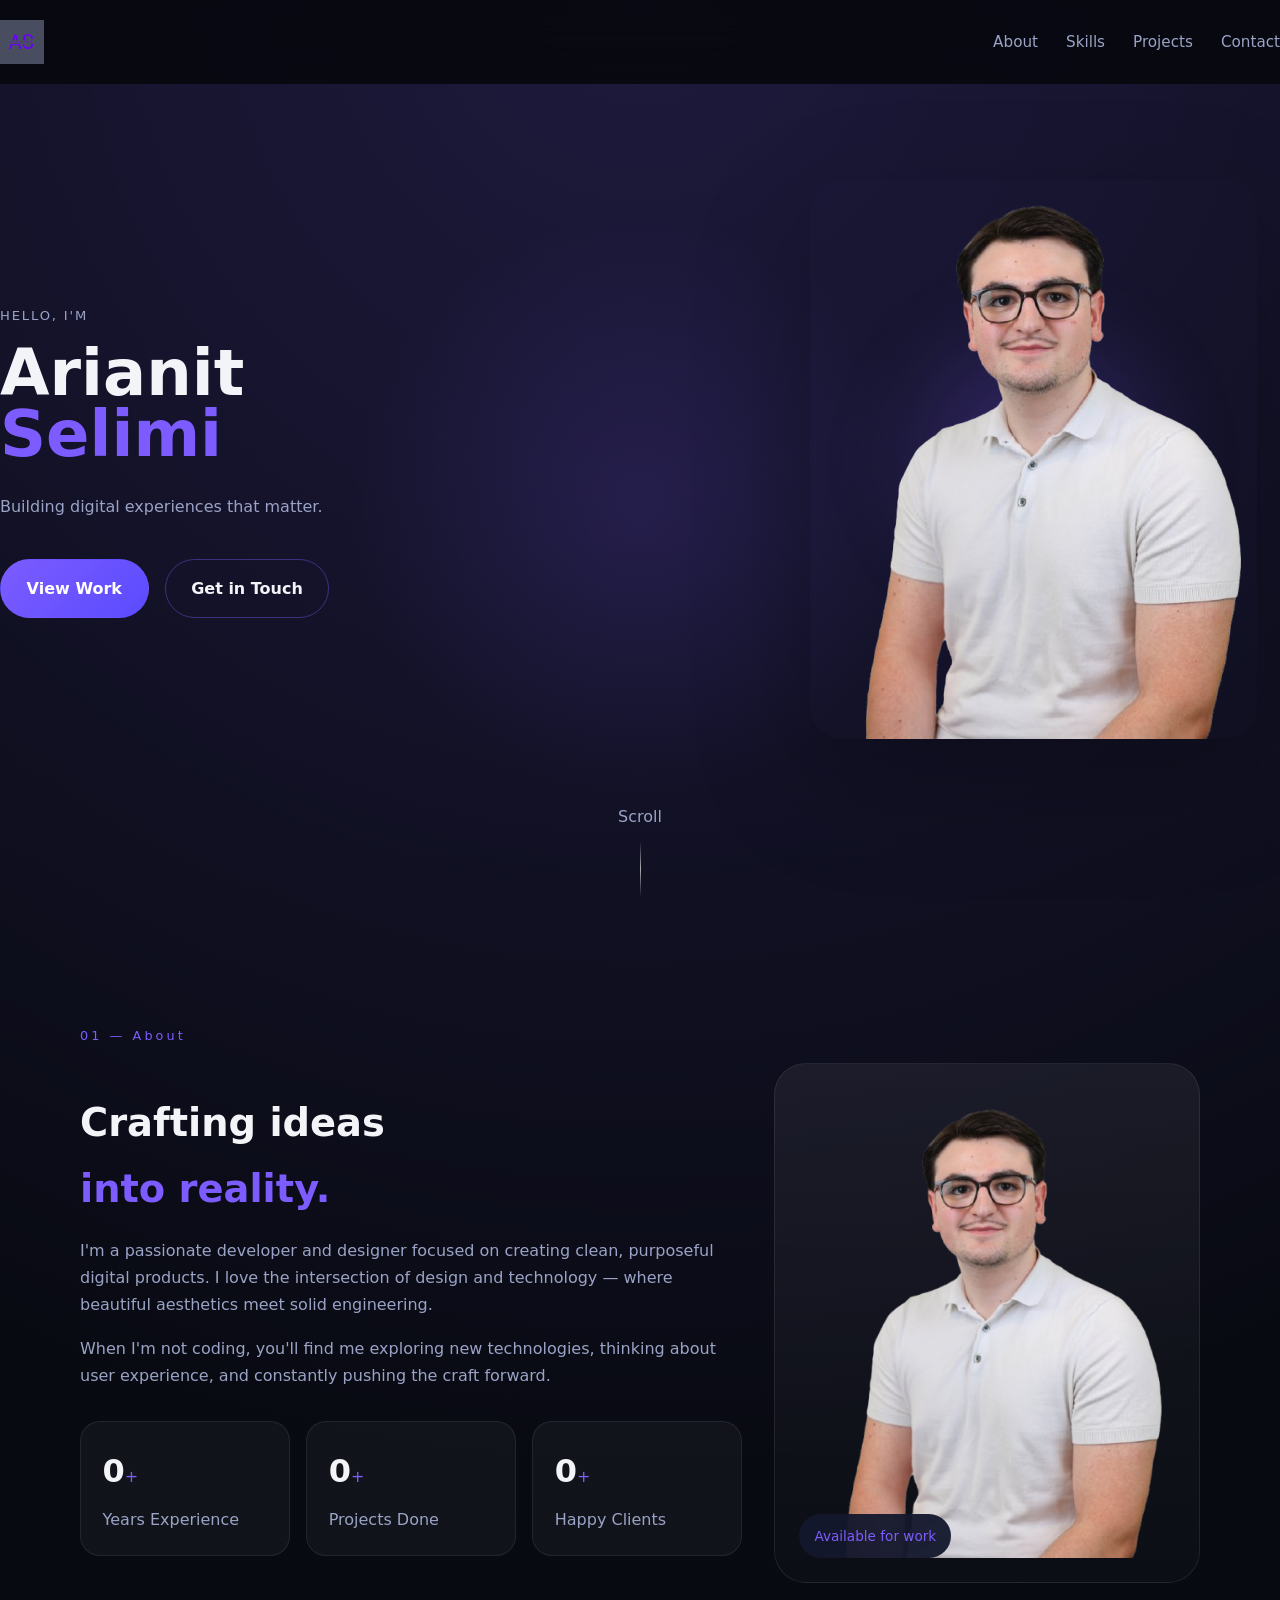
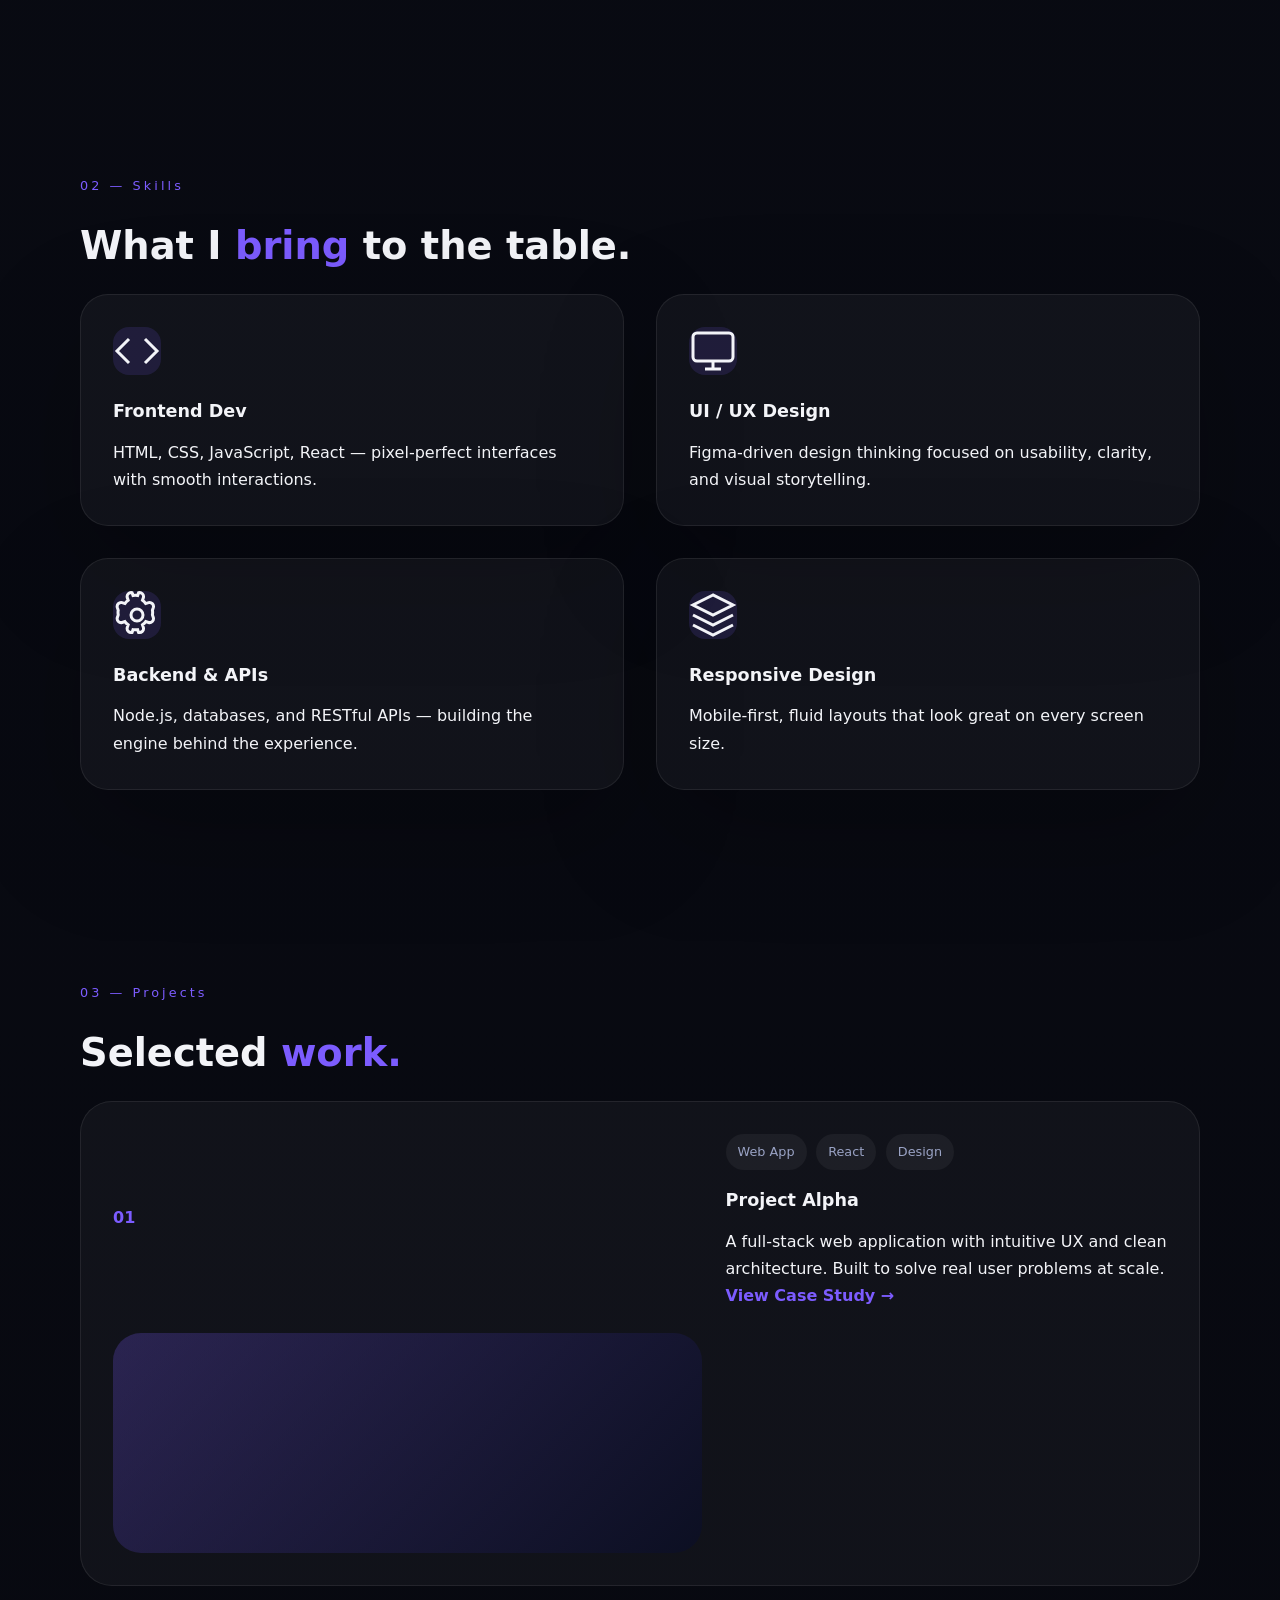
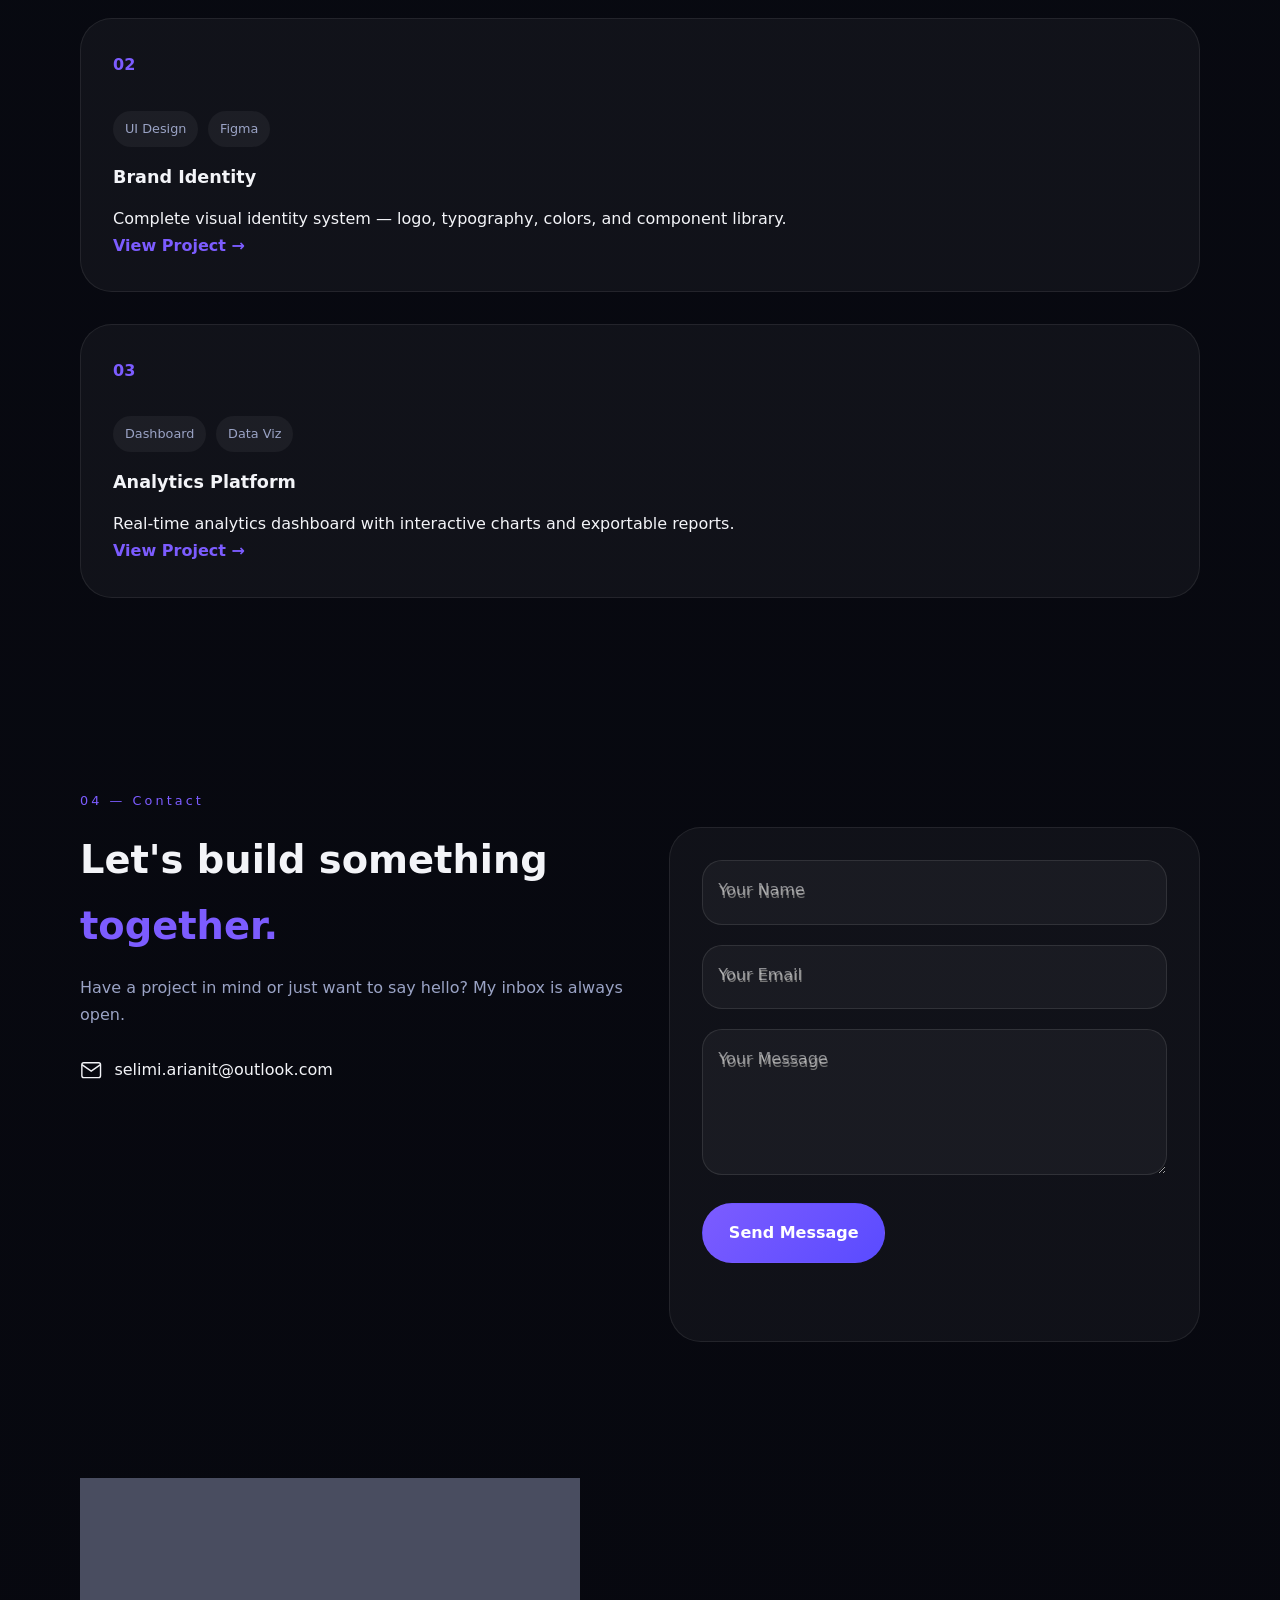
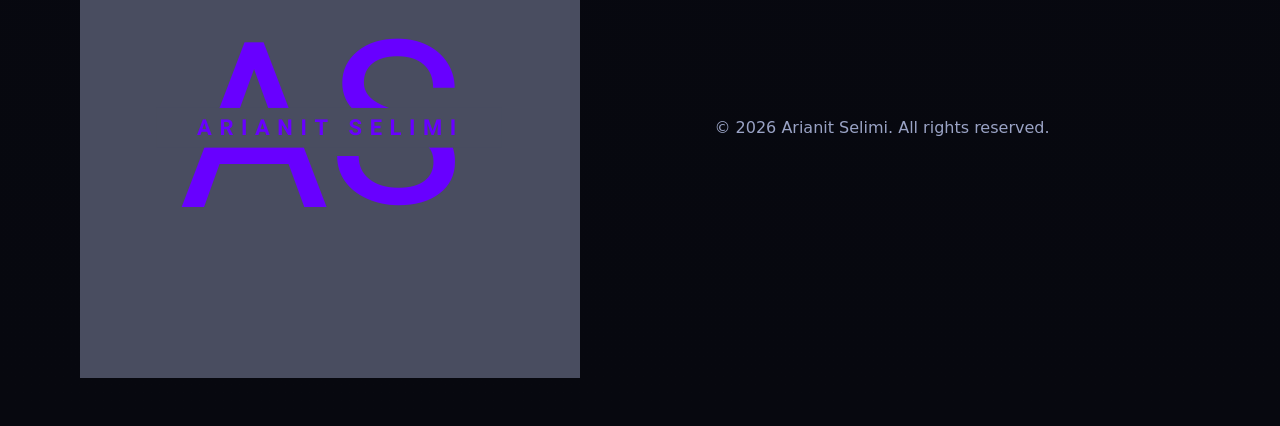
==== index.html @ bcedf486 "First commit" ====
<!DOCTYPE html>
<html lang="en">
<head>
  <meta charset="UTF-8" />
  <meta name="viewport" content="width=device-width, initial-scale=1.0" />
  <title>Arianit Selimi — Portfolio</title>
  <link rel="icon" type="image/png" href="img/logo.png" />
  <link rel="stylesheet" href="style.css" />
</head>
<body>

  <!-- NAV -->
  <nav id="navbar">
    <a href="#hero" class="nav-logo">
      <img src="img/logo.png" alt="AS Logo" />
    </a>
    <ul class="nav-links">
      <li><a href="#about">About</a></li>
      <li><a href="#skills">Skills</a></li>
      <li><a href="#projects">Projects</a></li>
      <li><a href="#contact">Contact</a></li>
    </ul>
    <button class="nav-toggle" aria-label="Toggle menu">
      <span></span><span></span><span></span>
    </button>
  </nav>

  <!-- HERO -->
  <section id="hero">
    <div class="hero-bg-grid"></div>
    <div class="hero-content">
      <div class="hero-text">
        <span class="hero-greeting">Hello, I'm</span>
        <h1>Arianit<br /><span class="accent">Selimi</span></h1>
        <p class="hero-tagline">Building digital experiences that matter.</p>
        <div class="hero-cta">
          <a href="#projects" class="btn btn-primary">View Work</a>
          <a href="#contact" class="btn btn-outline">Get in Touch</a>
        </div>
      </div>
      <div class="hero-image-wrap">
        <div class="hero-image-glow"></div>
        <img src="img/arianit-selimi.png" alt="Arianit Selimi" class="hero-photo" />
      </div>
    </div>
    <div class="scroll-hint">
      <span>Scroll</span>
      <div class="scroll-line"></div>
    </div>
  </section>

  <!-- ABOUT -->
  <section id="about">
    <div class="container">
      <div class="section-label">01 — About</div>
      <div class="about-grid">
        <div class="about-text">
          <h2>Crafting ideas <br /><span class="accent">into reality.</span></h2>
          <p>
            I'm a passionate developer and designer focused on creating clean,
            purposeful digital products. I love the intersection of design and
            technology — where beautiful aesthetics meet solid engineering.
          </p>
          <p>
            When I'm not coding, you'll find me exploring new technologies,
            thinking about user experience, and constantly pushing the craft forward.
          </p>
          <div class="about-stats">
            <div class="stat">
              <span class="stat-number" data-target="3">0</span><span class="accent">+</span>
              <span class="stat-label">Years Experience</span>
            </div>
            <div class="stat">
              <span class="stat-number" data-target="20">0</span><span class="accent">+</span>
              <span class="stat-label">Projects Done</span>
            </div>
            <div class="stat">
              <span class="stat-number" data-target="10">0</span><span class="accent">+</span>
              <span class="stat-label">Happy Clients</span>
            </div>
          </div>
        </div>
        <div class="about-card">
          <div class="about-card-inner">
            <img src="img/arianit-selimi.png" alt="Arianit Selimi" />
            <div class="about-card-tag">Available for work</div>
          </div>
        </div>
      </div>
    </div>
  </section>

  <!-- SKILLS -->
  <section id="skills">
    <div class="container">
      <div class="section-label">02 — Skills</div>
      <h2>What I <span class="accent">bring</span> to the table.</h2>
      <div class="skills-grid">
        <div class="skill-card" data-delay="0">
          <div class="skill-icon">
            <svg viewBox="0 0 24 24" fill="none" stroke="currentColor" stroke-width="1.5"><polyline points="16 18 22 12 16 6"/><polyline points="8 6 2 12 8 18"/></svg>
          </div>
          <h3>Frontend Dev</h3>
          <p>HTML, CSS, JavaScript, React — pixel-perfect interfaces with smooth interactions.</p>
        </div>
        <div class="skill-card" data-delay="100">
          <div class="skill-icon">
            <svg viewBox="0 0 24 24" fill="none" stroke="currentColor" stroke-width="1.5"><rect x="2" y="3" width="20" height="14" rx="2"/><line x1="8" y1="21" x2="16" y2="21"/><line x1="12" y1="17" x2="12" y2="21"/></svg>
          </div>
          <h3>UI / UX Design</h3>
          <p>Figma-driven design thinking focused on usability, clarity, and visual storytelling.</p>
        </div>
        <div class="skill-card" data-delay="200">
          <div class="skill-icon">
            <svg viewBox="0 0 24 24" fill="none" stroke="currentColor" stroke-width="1.5"><circle cx="12" cy="12" r="3"/><path d="M20.19 8.22a2 2 0 0 0-2.41-2.41l-1.4.47a6.5 6.5 0 0 0-1.64-1.64l.47-1.4a2 2 0 0 0-2.41-2.41l-.47 1.4a6.5 6.5 0 0 0-2.32 0L9.53.83a2 2 0 0 0-2.41 2.41l.47 1.4A6.5 6.5 0 0 0 5.95 6.28l-1.4-.47a2 2 0 0 0-2.41 2.41l.47 1.4a6.5 6.5 0 0 0 0 2.32l-.47 1.4a2 2 0 0 0 2.41 2.41l1.4-.47a6.5 6.5 0 0 0 1.64 1.64l-.47 1.4a2 2 0 0 0 2.41 2.41l.47-1.4a6.5 6.5 0 0 0 2.32 0l.47 1.4a2 2 0 0 0 2.41-2.41l-.47-1.4a6.5 6.5 0 0 0 1.64-1.64l1.4.47a2 2 0 0 0 2.41-2.41l-.47-1.4a6.5 6.5 0 0 0 0-2.32z"/></svg>
          </div>
          <h3>Backend & APIs</h3>
          <p>Node.js, databases, and RESTful APIs — building the engine behind the experience.</p>
        </div>
        <div class="skill-card" data-delay="300">
          <div class="skill-icon">
            <svg viewBox="0 0 24 24" fill="none" stroke="currentColor" stroke-width="1.5"><path d="M12 2L2 7l10 5 10-5-10-5z"/><path d="M2 17l10 5 10-5"/><path d="M2 12l10 5 10-5"/></svg>
          </div>
          <h3>Responsive Design</h3>
          <p>Mobile-first, fluid layouts that look great on every screen size.</p>
        </div>
      </div>
    </div>
  </section>

  <!-- PROJECTS -->
  <section id="projects">
    <div class="container">
      <div class="section-label">03 — Projects</div>
      <h2>Selected <span class="accent">work.</span></h2>
      <div class="projects-grid">
        <div class="project-card featured">
          <div class="project-number">01</div>
          <div class="project-info">
            <div class="project-tags">
              <span>Web App</span><span>React</span><span>Design</span>
            </div>
            <h3>Project Alpha</h3>
            <p>A full-stack web application with intuitive UX and clean architecture. Built to solve real user problems at scale.</p>
            <a href="#" class="project-link">View Case Study →</a>
          </div>
          <div class="project-visual">
            <div class="project-mockup"></div>
          </div>
        </div>
        <div class="project-card">
          <div class="project-number">02</div>
          <div class="project-info">
            <div class="project-tags">
              <span>UI Design</span><span>Figma</span>
            </div>
            <h3>Brand Identity</h3>
            <p>Complete visual identity system — logo, typography, colors, and component library.</p>
            <a href="#" class="project-link">View Project →</a>
          </div>
        </div>
        <div class="project-card">
          <div class="project-number">03</div>
          <div class="project-info">
            <div class="project-tags">
              <span>Dashboard</span><span>Data Viz</span>
            </div>
            <h3>Analytics Platform</h3>
            <p>Real-time analytics dashboard with interactive charts and exportable reports.</p>
            <a href="#" class="project-link">View Project →</a>
          </div>
        </div>
      </div>
    </div>
  </section>

  <!-- CONTACT -->
  <section id="contact">
    <div class="container">
      <div class="section-label">04 — Contact</div>
      <div class="contact-wrap">
        <div class="contact-left">
          <h2>Let's build something <span class="accent">together.</span></h2>
          <p>Have a project in mind or just want to say hello? My inbox is always open.</p>
          <div class="contact-links">
            <a href="mailto:selimi.arianit@outlook.com" class="contact-item">
              <svg viewBox="0 0 24 24" fill="none" stroke="currentColor" stroke-width="1.5"><path d="M4 4h16c1.1 0 2 .9 2 2v12c0 1.1-.9 2-2 2H4c-1.1 0-2-.9-2-2V6c0-1.1.9-2 2-2z"/><polyline points="22,6 12,13 2,6"/></svg>
              selimi.arianit@outlook.com
            </a>
          </div>
        </div>
        <form class="contact-form" id="contactForm">
          <div class="form-group">
            <input type="text" id="name" placeholder="Your Name" required />
            <label for="name">Your Name</label>
          </div>
          <div class="form-group">
            <input type="email" id="email" placeholder="Your Email" required />
            <label for="email">Your Email</label>
          </div>
          <div class="form-group">
            <textarea id="message" placeholder="Your Message" rows="4" required></textarea>
            <label for="message">Your Message</label>
          </div>
          <button type="submit" class="btn btn-primary">Send Message</button>
          <p class="form-success" id="formSuccess">Thanks! I'll get back to you soon.</p>
        </form>
      </div>
    </div>
  </section>

  <!-- FOOTER -->
  <footer>
    <div class="container footer-inner">
      <img src="img/logo.png" alt="AS Logo" class="footer-logo" />
      <p class="footer-copy">© 2026 Arianit Selimi. All rights reserved.</p>
      <div class="footer-socials">
        <a href="#" aria-label="GitHub">
          <svg viewBox="0 0 24 24" fill="currentColor"><path d="M12 2C6.48 2 2 6.48 2 12c0 4.42 2.87 8.17 6.84 9.49.5.09.68-.22.68-.48v-1.7c-2.78.6-3.37-1.34-3.37-1.34-.45-1.16-1.11-1.47-1.11-1.47-.91-.62.07-.61.07-.61 1 .07 1.53 1.03 1.53 1.03.89 1.52 2.34 1.08 2.91.83.09-.65.35-1.08.63-1.33-2.22-.25-4.55-1.11-4.55-4.94 0-1.09.39-1.98 1.03-2.68-.1-.25-.45-1.27.1-2.64 0 0 .84-.27 2.75 1.02A9.56 9.56 0 0 1 12 6.8c.85.004 1.7.115 2.5.337 1.9-1.29 2.74-1.02 2.74-1.02.55 1.37.2 2.39.1 2.64.64.7 1.03 1.59 1.03 2.68 0 3.84-2.34 4.69-4.57 4.93.36.31.68.92.68 1.85v2.74c0 .27.18.58.69.48A10.01 10.01 0 0 0 22 12c0-5.52-4.48-10-10-10z"/></svg>
        </a>
        <a href="#" aria-label="LinkedIn">
          <svg viewBox="0 0 24 24" fill="currentColor"><path d="M20.45 20.45h-3.56v-5.57c0-1.33-.03-3.04-1.85-3.04-1.85 0-2.13 1.45-2.13 2.94v5.67H9.35V9h3.41v1.56h.05c.48-.9 1.63-1.85 3.35-1.85 3.58 0 4.24 2.36 4.24 5.43v6.31zM5.34 7.43a2.07 2.07 0 1 1 0-4.14 2.07 2.07 0 0 1 0 4.14zM6.9 20.45H3.56V9H6.9v11.45zM22.23 0H1.77C.79 0 0 .77 0 1.73v20.54C0 23.23.79 24 1.77 24h20.46C23.21 24 24 23.23 24 22.27V1.73C24 .77 23.21 0 22.23 0z"/></svg>
        </a>
      </div>
    </div>
  </footer>

  <script src="script.js"></script>
</body>
</html>
---- style.css ----
:root {
  color-scheme: dark;
  --bg: #07080f;
  --surface: #111520;
  --surface-strong: #171c2b;
  --text: #f3f4f8;
  --muted: #9aa3c5;
  --accent: #7c5cff;
  --accent-soft: rgba(124, 92, 255, 0.16);
  --border: rgba(255, 255, 255, 0.08);
  --shadow: 0 40px 120px rgba(0, 0, 0, 0.24);
  font-family: Inter, ui-sans-serif, system-ui, -apple-system, BlinkMacSystemFont, "Segoe UI", sans-serif;
}

* {
  margin: 0;
  padding: 0;
  box-sizing: border-box;
}

html {
  scroll-behavior: smooth;
}

body {
  min-height: 100vh;
  background: radial-gradient(circle at top, rgba(124, 92, 255, 0.18), transparent 28%),
    linear-gradient(180deg, #090b13 0%, #07080f 100%);
  color: var(--text);
  line-height: 1.7;
}

img {
  max-width: 100%;
  display: block;
}

a {
  color: inherit;
  text-decoration: none;
}

button,
input,
textarea {
  font: inherit;
}

.container {
  width: min(1120px, calc(100% - 2rem));
  margin: 0 auto;
}

nav {
  position: sticky;
  top: 0;
  z-index: 10;
  padding: 1.25rem 0;
  backdrop-filter: blur(18px);
  background: rgba(7, 8, 15, 0.92);
}

#navbar {
  display: flex;
  align-items: center;
  justify-content: space-between;
  gap: 1rem;
}

.nav-logo img {
  height: 44px;
}

.nav-links {
  display: flex;
  gap: 1.75rem;
  list-style: none;
}

.nav-links a {
  color: var(--muted);
  font-size: 0.95rem;
  transition: color 0.25s ease;
}

.nav-links a:hover {
  color: var(--text);
}

.nav-toggle {
  display: none;
  border: none;
  background: transparent;
  cursor: pointer;
  gap: 0.35rem;
  flex-direction: column;
}

.nav-toggle span {
  display: block;
  width: 1.5rem;
  height: 2px;
  background: var(--text);
}

.section-label {
  color: var(--accent);
  letter-spacing: 0.24em;
  font-size: 0.8rem;
  margin-bottom: 1rem;
}

h1,
h2,
h3 {
  font-weight: 700;
}

h1 {
  font-size: clamp(3rem, 5vw, 5rem);
  line-height: 0.95;
}

h2 {
  font-size: clamp(2rem, 3vw, 3rem);
  margin-bottom: 1rem;
}

h3 {
  font-size: 1.1rem;
  margin-bottom: 0.75rem;
}

.accent {
  color: var(--accent);
}

.btn {
  display: inline-flex;
  align-items: center;
  justify-content: center;
  gap: 0.5rem;
  padding: 0.95rem 1.6rem;
  border-radius: 999px;
  border: 1px solid transparent;
  font-weight: 600;
  transition: transform 0.22s ease, background-color 0.22s ease, border-color 0.22s ease;
}

.btn:hover {
  transform: translateY(-1px);
}

.btn-primary {
  background: linear-gradient(135deg, var(--accent), #5a4bff);
  color: #fff;
}

.btn-outline {
  border-color: rgba(124, 92, 255, 0.4);
  color: var(--text);
}

#hero {
  min-height: calc(100vh - 88px);
  padding: 4rem 0 2rem;
  position: relative;
}

.hero-bg-grid {
  position: absolute;
  inset: 0;
  background-image: radial-gradient(circle at center, rgba(124, 92, 255, 0.14), transparent 38%);
  pointer-events: none;
}

.hero-content {
  position: relative;
  display: grid;
  grid-template-columns: 1.2fr 0.8fr;
  gap: 3rem;
  align-items: center;
  padding-top: 2rem;
}

.hero-text {
  max-width: 42rem;
}

.hero-greeting {
  display: inline-block;
  margin-bottom: 1rem;
  color: var(--muted);
  letter-spacing: 0.14em;
  text-transform: uppercase;
  font-size: 0.82rem;
}

.hero-tagline {
  margin: 1.8rem 0 2.4rem;
  max-width: 42rem;
  color: var(--muted);
}

.hero-cta {
  display: flex;
  flex-wrap: wrap;
  gap: 1rem;
}

.hero-image-wrap {
  position: relative;
  display: flex;
  justify-content: center;
}

.hero-image-glow {
  position: absolute;
  inset: 0;
  margin: auto;
  width: 100%;
  height: 100%;
  border-radius: 2rem;
  background: radial-gradient(circle, rgba(124, 92, 255, 0.32), transparent 45%);
  filter: blur(30px);
}

.hero-photo {
  position: relative;
  border-radius: 2rem;
  max-width: 100%;
  box-shadow: var(--shadow);
}

.scroll-hint {
  margin-top: 4rem;
  display: flex;
  flex-direction: column;
  align-items: center;
  gap: 0.7rem;
  color: var(--muted);
}

.scroll-line {
  width: 1px;
  height: 3.5rem;
  background: linear-gradient(180deg, rgba(255,255,255,0), rgba(255,255,255,0.65), rgba(255,255,255,0));
}

section {
  padding: 6rem 0;
}

.about-grid,
.skills-grid,
.projects-grid,
.contact-wrap {
  display: grid;
  gap: 2rem;
}

.about-grid {
  grid-template-columns: 1.4fr 0.9fr;
  align-items: center;
}

.about-text p {
  margin-bottom: 1rem;
  color: var(--muted);
}

.about-stats {
  display: grid;
  grid-template-columns: repeat(3, minmax(0, 1fr));
  gap: 1rem;
  margin-top: 2rem;
}

.stat {
  background: rgba(255,255,255,0.04);
  border: 1px solid var(--border);
  border-radius: 1.25rem;
  padding: 1.35rem;
}

.stat-number {
  font-size: 2rem;
  font-weight: 700;
}

.stat-label {
  display: block;
  margin-top: 0.5rem;
  color: var(--muted);
}

.about-card {
  display: flex;
  justify-content: center;
}

.about-card-inner {
  position: relative;
  background: linear-gradient(180deg, rgba(255,255,255,0.06), rgba(255,255,255,0.02));
  border: 1px solid rgba(255,255,255,0.08);
  border-radius: 2rem;
  padding: 1.5rem;
  max-width: 100%;
}

.about-card img {
  border-radius: 1.5rem;
}

.about-card-tag {
  position: absolute;
  left: 1.5rem;
  bottom: 1.5rem;
  background: rgba(20,24,45,0.95);
  color: var(--accent);
  padding: 0.65rem 0.95rem;
  border-radius: 999px;
  font-size: 0.85rem;
}

.skills-grid {
  grid-template-columns: repeat(2, minmax(0, 1fr));
}

.skill-card {
  background: rgba(255,255,255,0.04);
  border: 1px solid rgba(255,255,255,0.08);
  border-radius: 28px;
  padding: 2rem;
  box-shadow: var(--shadow);
}

.skill-icon {
  width: 3rem;
  height: 3rem;
  display: grid;
  place-items: center;
  border-radius: 1rem;
  background: rgba(124, 92, 255, 0.14);
  margin-bottom: 1.35rem;
}

.project-card {
  background: rgba(255,255,255,0.04);
  border: 1px solid rgba(255,255,255,0.08);
  border-radius: 2rem;
  padding: 2rem;
  display: grid;
  gap: 1.5rem;
}

.project-card.featured {
  grid-template-columns: 1.2fr 0.9fr;
  align-items: center;
}

.project-number {
  color: var(--accent);
  font-weight: 700;
  margin-bottom: 0.5rem;
}

.project-tags {
  display: flex;
  flex-wrap: wrap;
  gap: 0.6rem;
  margin-bottom: 1rem;
}

.project-tags span {
  color: var(--muted);
  font-size: 0.8rem;
  background: rgba(255,255,255,0.05);
  padding: 0.45rem 0.75rem;
  border-radius: 999px;
}

.project-link {
  color: var(--accent);
  font-weight: 600;
}

.project-mockup {
  min-height: 220px;
  border-radius: 1.75rem;
  background: linear-gradient(135deg, rgba(124,92,255,0.24), rgba(12,15,35,0.95));
}

.contact-wrap {
  grid-template-columns: 1.05fr 1fr;
  align-items: start;
}

.contact-left p {
  color: var(--muted);
  max-width: 38rem;
}

.contact-item {
  display: inline-flex;
  align-items: center;
  gap: 0.75rem;
  margin-top: 1.75rem;
  color: var(--text);
}

.contact-item svg {
  width: 1.4rem;
  height: 1.4rem;
}

.contact-form {
  display: grid;
  gap: 1.25rem;
  background: rgba(255,255,255,0.04);
  border: 1px solid rgba(255,255,255,0.08);
  border-radius: 2rem;
  padding: 2rem;
}

.form-group {
  position: relative;
}

.contact-form input,
.contact-form textarea {
  width: 100%;
  padding: 1.1rem 1rem;
  border-radius: 1.25rem;
  border: 1px solid rgba(255,255,255,0.10);
  background: rgba(255,255,255,0.04);
  color: var(--text);
}

.contact-form label {
  position: absolute;
  top: 1rem;
  left: 1rem;
  color: rgba(255,255,255,0.5);
  pointer-events: none;
  transition: transform 0.2s ease, opacity 0.2s ease;
}

.contact-form input:focus + label,
.contact-form textarea:focus + label,
.contact-form input:not(:placeholder-shown) + label,
.contact-form textarea:not(:placeholder-shown) + label {
  transform: translateY(-1.3rem);
  opacity: 0.8;
  font-size: 0.85rem;
}

button[type="submit"] {
  width: fit-content;
}

.form-success {
  color: var(--accent);
  opacity: 0;
  transition: opacity 0.25s ease;
  font-size: 0.95rem;
}

footer {
  padding: 2.5rem 0 3rem;
}

.footer-inner {
  display: flex;
  align-items: center;
  justify-content: space-between;
  gap: 1rem;
}

.footer-copy {
  color: var(--muted);
}

.footer-socials {
  display: flex;
  gap: 1rem;
}

.footer-socials a {
  color: var(--text);
}

@media (max-width: 900px) {
  .hero-content,
  .about-grid,
  .contact-wrap,
  .project-card.featured {
    grid-template-columns: 1fr;
  }

  .nav-links {
    display: none;
  }

  .nav-toggle {
    display: flex;
  }
}

@media (max-width: 680px) {
  section {
    padding: 4rem 0;
  }

  .skills-grid,
  .about-stats,
  .footer-inner {
    grid-template-columns: 1fr;
  }

  .hero-cta {
    flex-direction: column;
  }
}
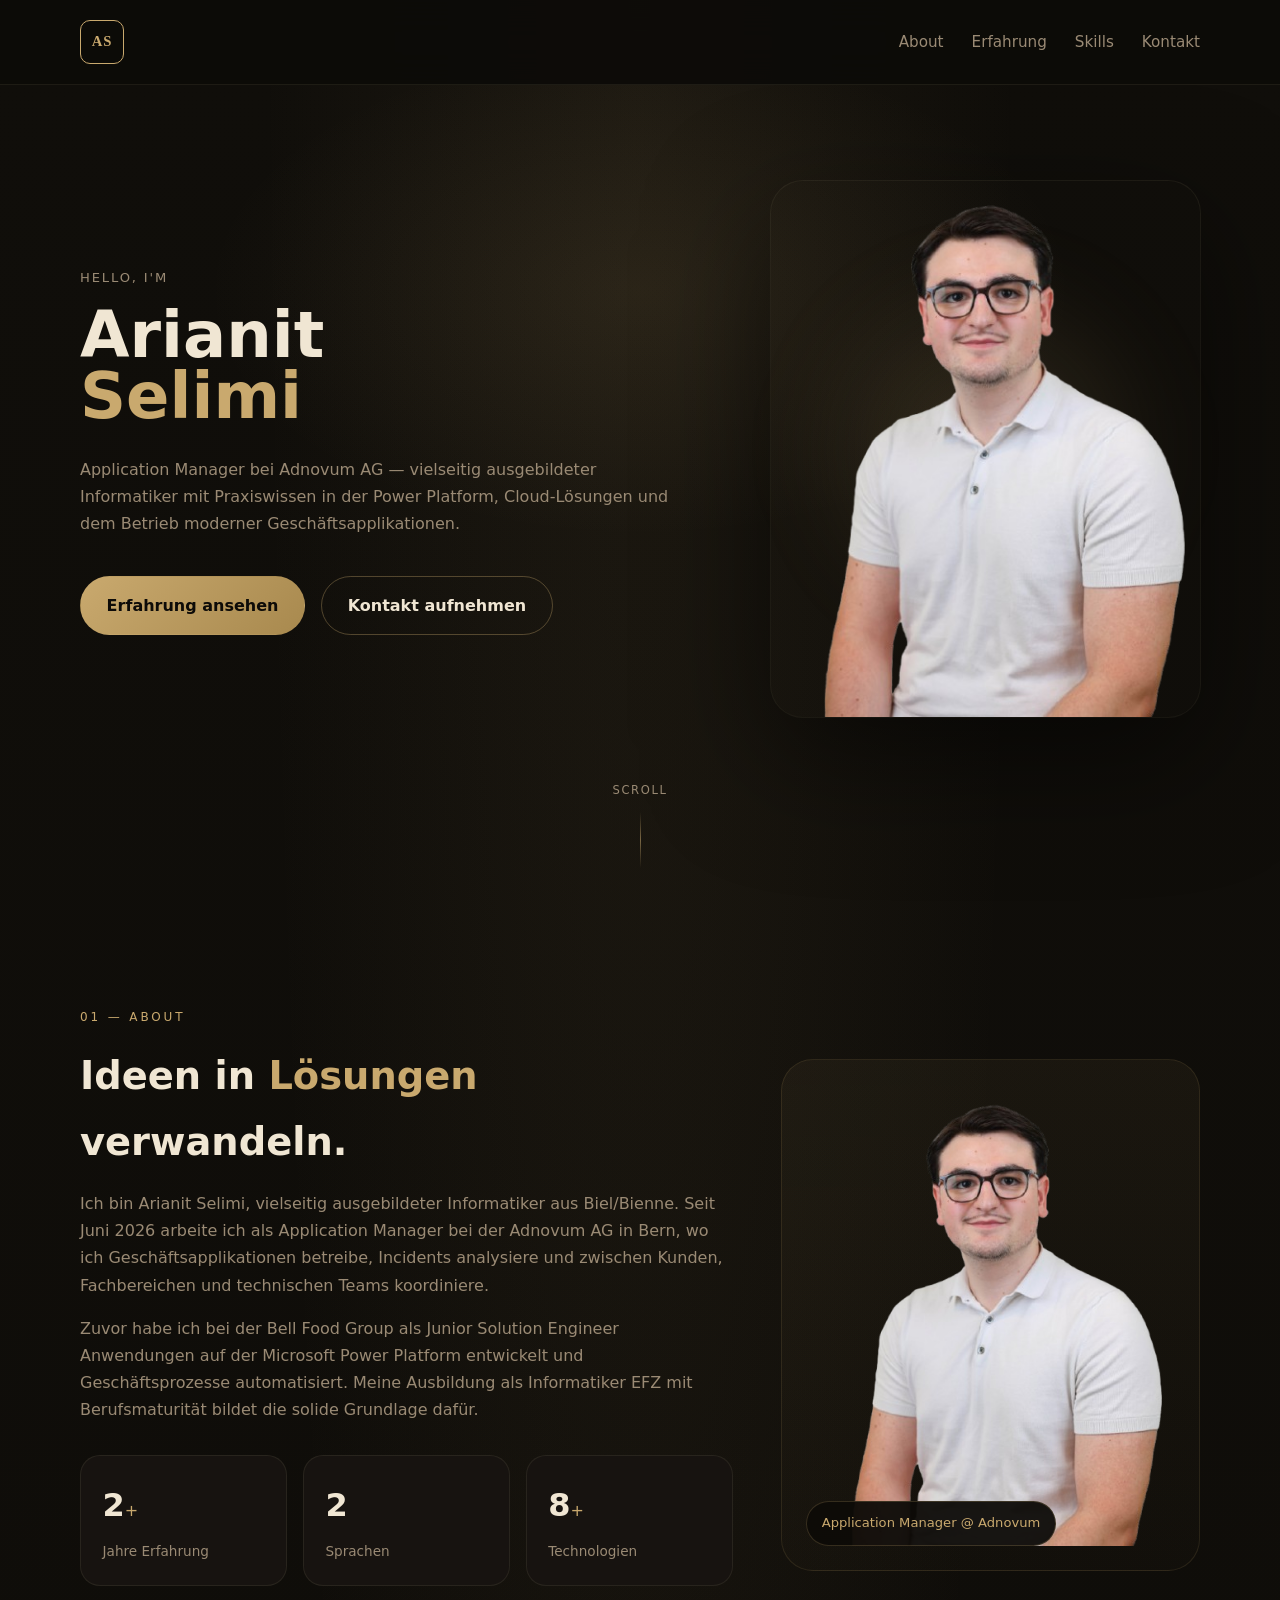
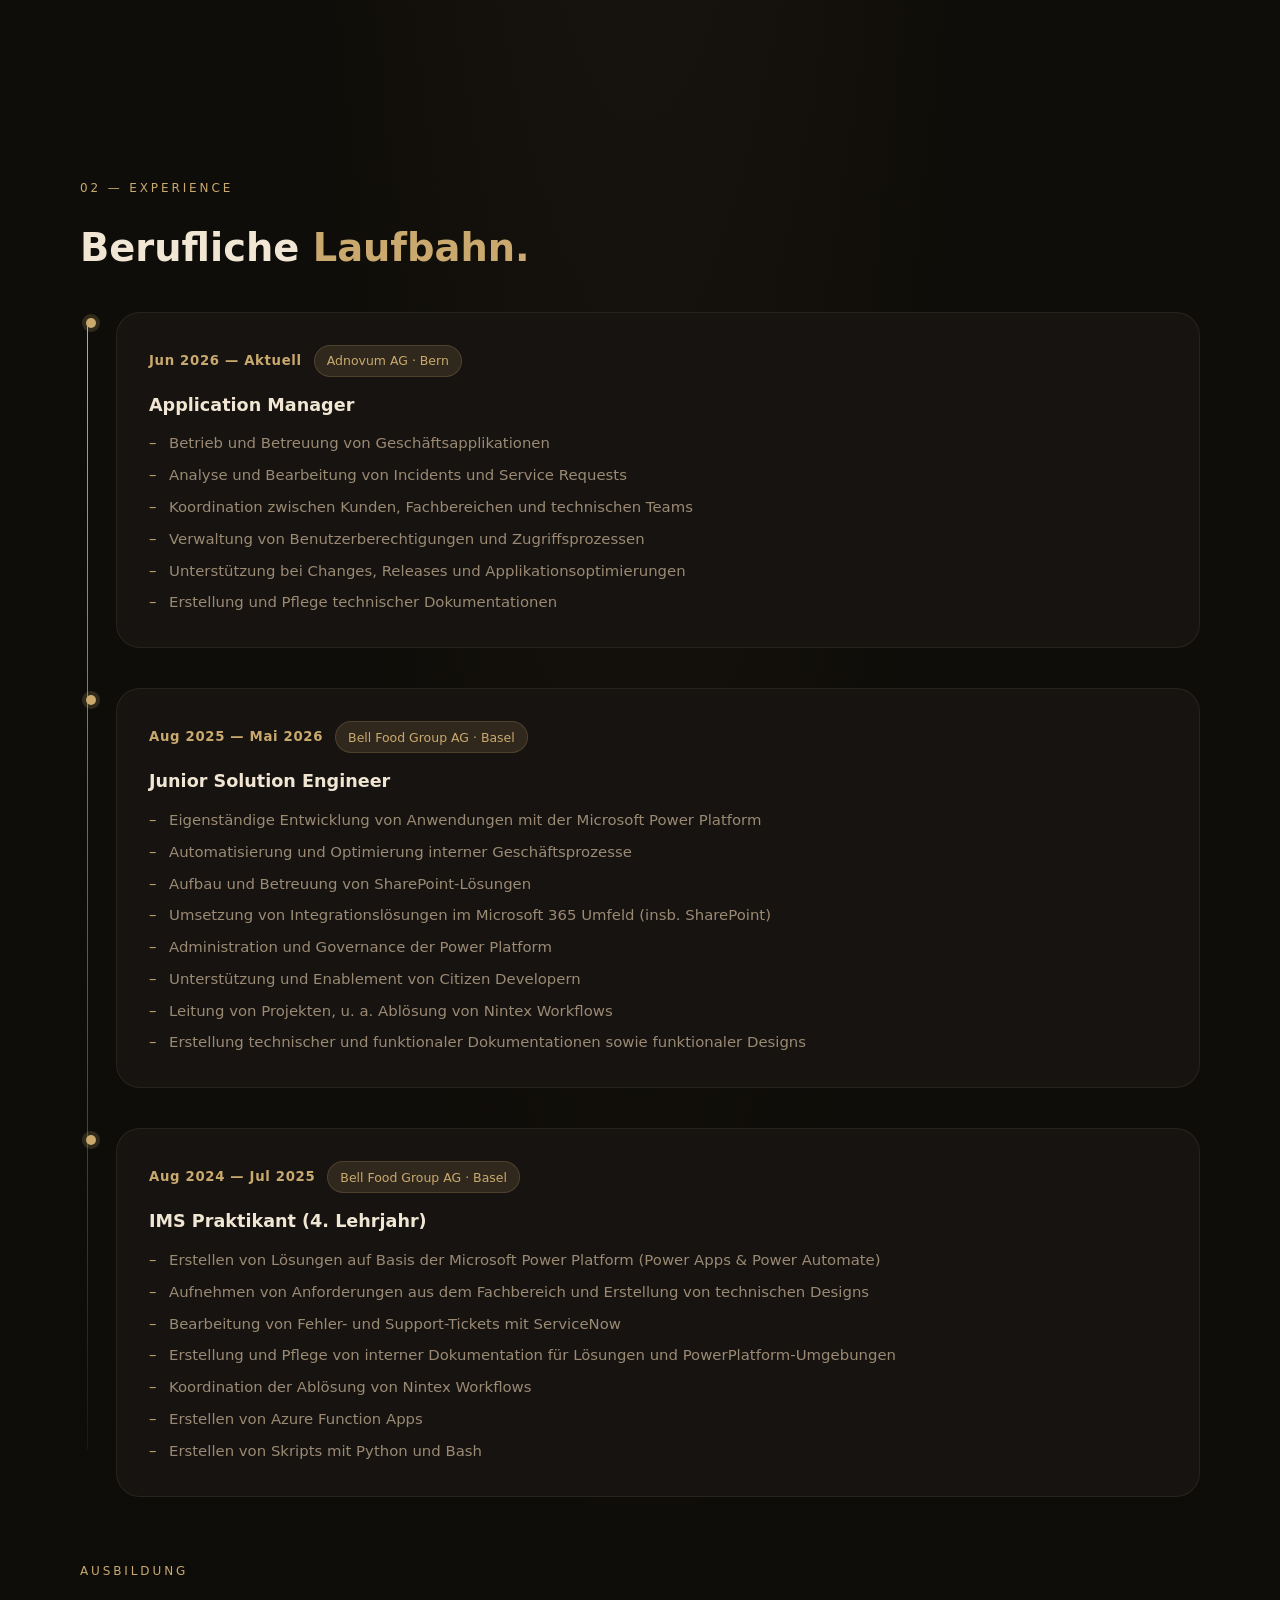
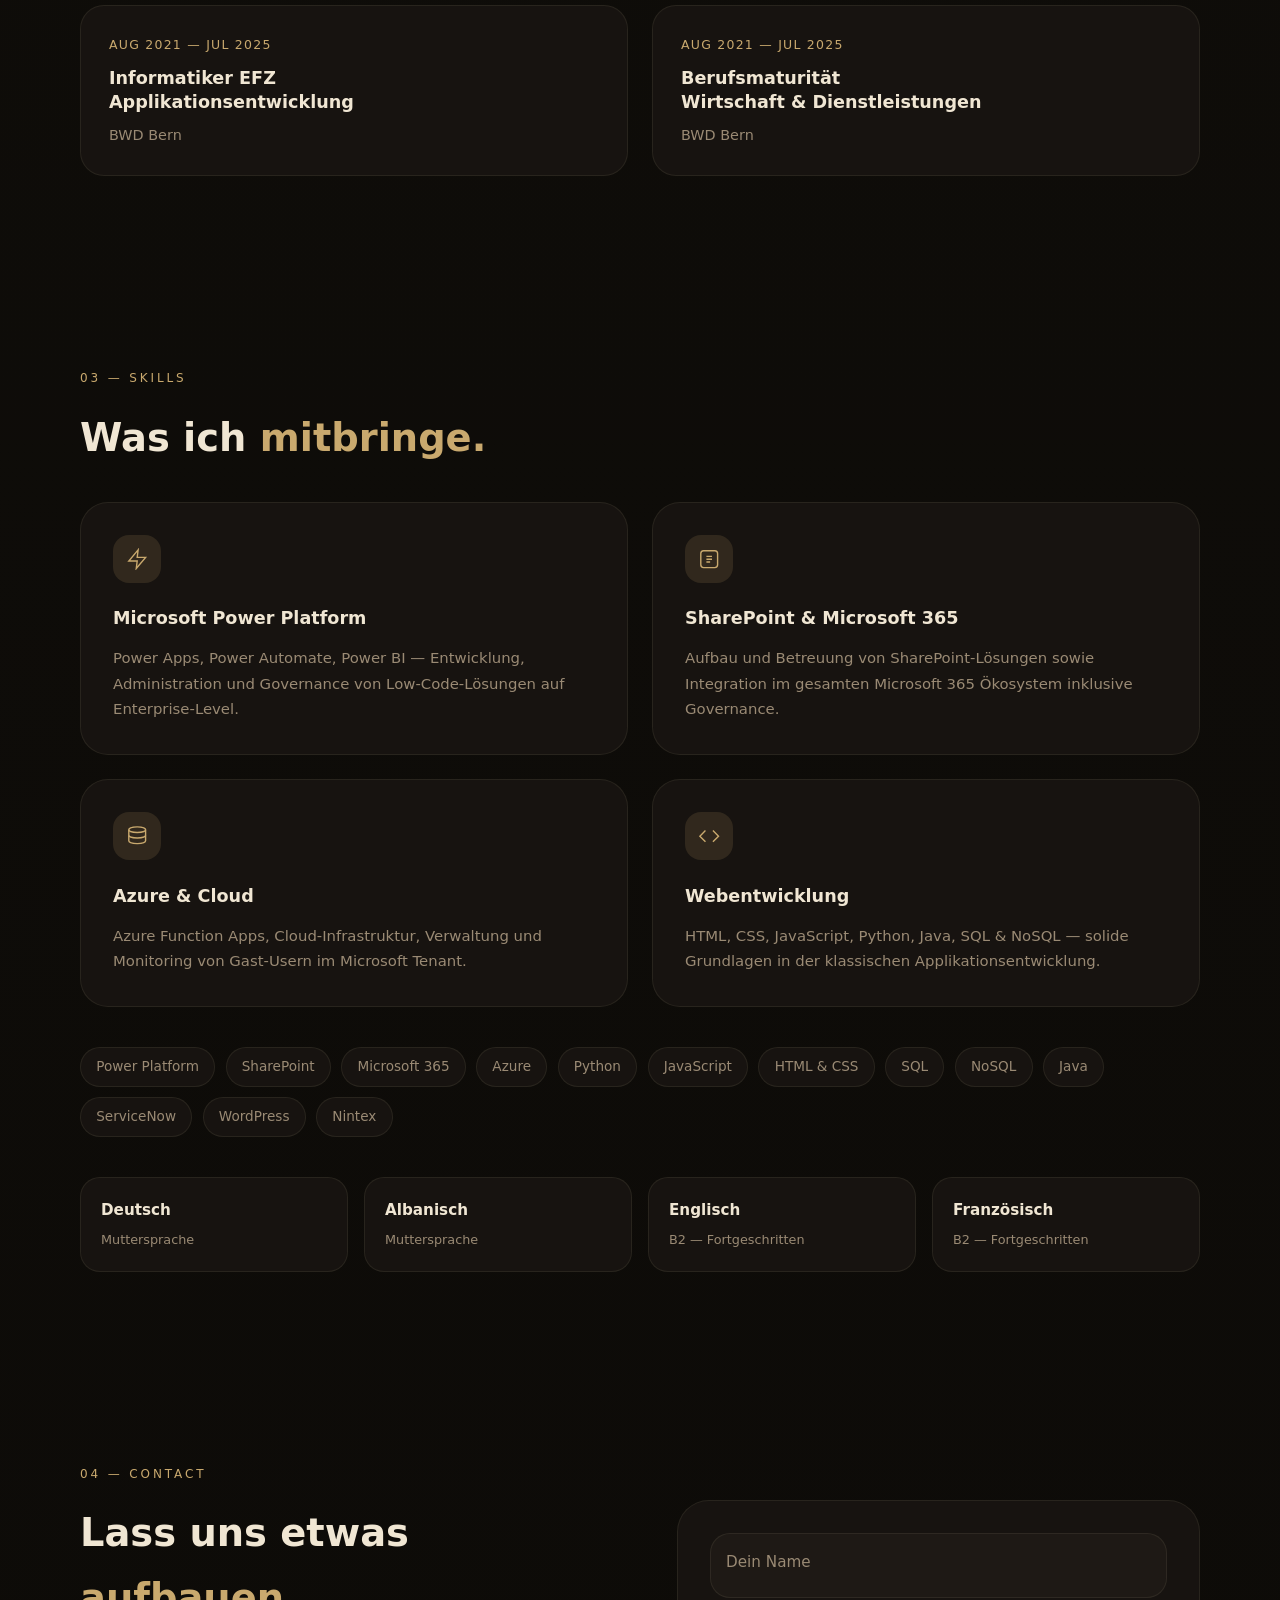
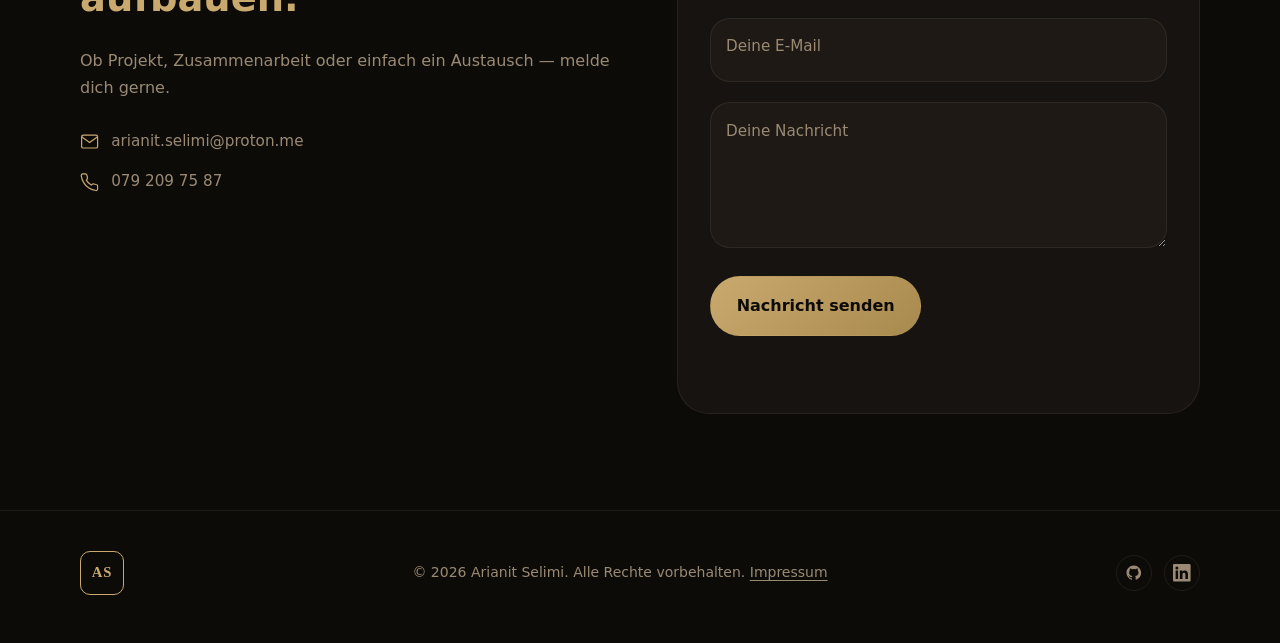
==== commit 93ae246d: "changes first Site edition" ====
--- a/index.html
+++ b/index.html
@@ -1,41 +1,44 @@
 <!DOCTYPE html>
-<html lang="en">
+<html lang="de">
 <head>
   <meta charset="UTF-8" />
   <meta name="viewport" content="width=device-width, initial-scale=1.0" />
   <title>Arianit Selimi — Portfolio</title>
-  <link rel="icon" type="image/png" href="img/logo.png" />
   <link rel="stylesheet" href="style.css" />
 </head>
 <body>
 
   <!-- NAV -->
-  <nav id="navbar">
-    <a href="#hero" class="nav-logo">
-      <img src="img/logo.png" alt="AS Logo" />
-    </a>
-    <ul class="nav-links">
-      <li><a href="#about">About</a></li>
-      <li><a href="#skills">Skills</a></li>
-      <li><a href="#projects">Projects</a></li>
-      <li><a href="#contact">Contact</a></li>
-    </ul>
-    <button class="nav-toggle" aria-label="Toggle menu">
-      <span></span><span></span><span></span>
-    </button>
+  <nav>
+    <div id="navbar">
+      <a href="#hero" class="nav-logo">
+        <div class="logo-mark">AS</div>
+      </a>
+      <ul class="nav-links">
+        <li><a href="#about">About</a></li>
+        <li><a href="#experience">Erfahrung</a></li>
+        <li><a href="#skills">Skills</a></li>
+        <li><a href="#contact">Kontakt</a></li>
+      </ul>
+      <button class="nav-toggle" aria-label="Toggle menu">
+        <span></span><span></span><span></span>
+      </button>
+    </div>
   </nav>
 
   <!-- HERO -->
   <section id="hero">
-    <div class="hero-bg-grid"></div>
-    <div class="hero-content">
+    <div class="hero-bg-glow"></div>
+    <div class="hero-content container">
       <div class="hero-text">
         <span class="hero-greeting">Hello, I'm</span>
         <h1>Arianit<br /><span class="accent">Selimi</span></h1>
-        <p class="hero-tagline">Building digital experiences that matter.</p>
+        <p class="hero-tagline">
+          Application Manager bei Adnovum AG — vielseitig ausgebildeter Informatiker mit Praxiswissen in der Power Platform, Cloud-Lösungen und dem Betrieb moderner Geschäftsapplikationen.
+        </p>
         <div class="hero-cta">
-          <a href="#projects" class="btn btn-primary">View Work</a>
-          <a href="#contact" class="btn btn-outline">Get in Touch</a>
+          <a href="#experience" class="btn btn-primary">Erfahrung ansehen</a>
+          <a href="#contact" class="btn btn-outline">Kontakt aufnehmen</a>
         </div>
       </div>
       <div class="hero-image-wrap">
@@ -43,7 +46,7 @@
         <img src="img/arianit-selimi.png" alt="Arianit Selimi" class="hero-photo" />
       </div>
     </div>
-    <div class="scroll-hint">
+    <div class="scroll-hint container">
       <span>Scroll</span>
       <div class="scroll-line"></div>
     </div>
@@ -55,36 +58,119 @@
       <div class="section-label">01 — About</div>
       <div class="about-grid">
         <div class="about-text">
-          <h2>Crafting ideas <br /><span class="accent">into reality.</span></h2>
+          <h2>Ideen in <span class="accent">Lösungen</span> verwandeln.</h2>
           <p>
-            I'm a passionate developer and designer focused on creating clean,
-            purposeful digital products. I love the intersection of design and
-            technology — where beautiful aesthetics meet solid engineering.
+            Ich bin Arianit Selimi, vielseitig ausgebildeter Informatiker aus Biel/Bienne. Seit Juni 2026 arbeite ich als Application Manager bei der Adnovum AG in Bern, wo ich Geschäftsapplikationen betreibe, Incidents analysiere und zwischen Kunden, Fachbereichen und technischen Teams koordiniere.
           </p>
           <p>
-            When I'm not coding, you'll find me exploring new technologies,
-            thinking about user experience, and constantly pushing the craft forward.
+            Zuvor habe ich bei der Bell Food Group als Junior Solution Engineer Anwendungen auf der Microsoft Power Platform entwickelt und Geschäftsprozesse automatisiert. Meine Ausbildung als Informatiker EFZ mit Berufsmaturität bildet die solide Grundlage dafür.
           </p>
           <div class="about-stats">
             <div class="stat">
               <span class="stat-number" data-target="3">0</span><span class="accent">+</span>
-              <span class="stat-label">Years Experience</span>
+              <span class="stat-label">Jahre Erfahrung</span>
             </div>
             <div class="stat">
-              <span class="stat-number" data-target="20">0</span><span class="accent">+</span>
-              <span class="stat-label">Projects Done</span>
+              <span class="stat-number" data-target="4">0</span>
+              <span class="stat-label">Sprachen</span>
             </div>
             <div class="stat">
-              <span class="stat-number" data-target="10">0</span><span class="accent">+</span>
-              <span class="stat-label">Happy Clients</span>
+              <span class="stat-number" data-target="12">0</span><span class="accent">+</span>
+              <span class="stat-label">Technologien</span>
             </div>
           </div>
         </div>
         <div class="about-card">
           <div class="about-card-inner">
             <img src="img/arianit-selimi.png" alt="Arianit Selimi" />
-            <div class="about-card-tag">Available for work</div>
-          </div>
+            <div class="about-card-tag">Application Manager @ Adnovum</div>
+          </div>
+        </div>
+      </div>
+    </div>
+  </section>
+
+  <!-- EXPERIENCE -->
+  <section id="experience">
+    <div class="container">
+      <div class="section-label">02 — Experience</div>
+      <h2>Berufliche <span class="accent">Laufbahn.</span></h2>
+
+      <div class="timeline">
+
+        <div class="timeline-item">
+          <div class="timeline-dot"></div>
+          <div class="timeline-card">
+            <div class="timeline-meta">
+              <span class="timeline-period">Jun 2026 — Aktuell</span>
+              <span class="timeline-badge">Adnovum AG · Bern</span>
+            </div>
+            <h3>Application Manager</h3>
+            <ul class="timeline-list">
+              <li>Betrieb und Betreuung von Geschäftsapplikationen</li>
+              <li>Analyse und Bearbeitung von Incidents und Service Requests</li>
+              <li>Koordination zwischen Kunden, Fachbereichen und technischen Teams</li>
+              <li>Verwaltung von Benutzerberechtigungen und Zugriffsprozessen</li>
+              <li>Unterstützung bei Changes, Releases und Applikationsoptimierungen</li>
+              <li>Erstellung und Pflege technischer Dokumentationen</li>
+            </ul>
+          </div>
+        </div>
+
+        <div class="timeline-item">
+          <div class="timeline-dot"></div>
+          <div class="timeline-card">
+            <div class="timeline-meta">
+              <span class="timeline-period">Aug 2025 — Mai 2026</span>
+              <span class="timeline-badge">Bell Food Group AG · Basel</span>
+            </div>
+            <h3>Junior Solution Engineer</h3>
+            <ul class="timeline-list">
+              <li>Eigenständige Entwicklung von Anwendungen mit der Microsoft Power Platform</li>
+              <li>Automatisierung und Optimierung interner Geschäftsprozesse</li>
+              <li>Aufbau und Betreuung von SharePoint-Lösungen</li>
+              <li>Umsetzung von Integrationslösungen im Microsoft 365 Umfeld (insb. SharePoint)</li>
+              <li>Administration und Governance der Power Platform</li>
+              <li>Unterstützung und Enablement von Citizen Developern</li>
+              <li>Leitung von Projekten, u. a. Ablösung von Nintex Workflows</li>
+              <li>Erstellung technischer und funktionaler Dokumentationen sowie funktionaler Designs</li>
+            </ul>
+          </div>
+        </div>
+
+        <div class="timeline-item">
+          <div class="timeline-dot"></div>
+          <div class="timeline-card">
+            <div class="timeline-meta">
+              <span class="timeline-period">Aug 2024 — Jul 2025</span>
+              <span class="timeline-badge">Bell Food Group AG · Basel</span>
+            </div>
+            <h3>IMS Praktikant (4. Lehrjahr)</h3>
+            <ul class="timeline-list">
+              <li>Erstellen von Lösungen auf Basis der Microsoft Power Platform (Power Apps & Power Automate)</li>
+              <li>Aufnehmen von Anforderungen aus dem Fachbereich und Erstellung von technischen Designs</li>
+              <li>Bearbeitung von Fehler- und Support-Tickets mit ServiceNow</li>
+              <li>Erstellung und Pflege von interner Dokumentation für Lösungen und PowerPlatform-Umgebungen</li>
+              <li>Koordination der Ablösung von Nintex Workflows</li>
+              <li>Erstellen von Azure Function Apps</li>
+              <li>Erstellen von Skripts mit Python und Bash</li>
+            </ul>
+          </div>
+        </div>
+
+      </div>
+
+      <div class="section-label edu-label">Ausbildung</div>
+      <div class="edu-grid">
+        <div class="edu-card">
+          <div class="edu-period">Aug 2021 — Jul 2025</div>
+          <h3>Informatiker EFZ<br />Applikationsentwicklung</h3>
+          <p>BWD Bern</p>
+        </div>
+        <div class="edu-card">
+          <div class="edu-period">Aug 2021 — Jul 2025</div>
+          <h3>Berufsmaturität<br />Wirtschaft & Dienstleistungen</h3>
+          <p>BWD Bern</p>
         </div>
       </div>
     </div>
@@ -93,82 +179,72 @@
   <!-- SKILLS -->
   <section id="skills">
     <div class="container">
-      <div class="section-label">02 — Skills</div>
-      <h2>What I <span class="accent">bring</span> to the table.</h2>
+      <div class="section-label">03 — Skills</div>
+      <h2>Was ich <span class="accent">mitbringe.</span></h2>
+
       <div class="skills-grid">
-        <div class="skill-card" data-delay="0">
+        <div class="skill-card">
+          <div class="skill-icon">
+            <svg viewBox="0 0 24 24" fill="none" stroke="currentColor" stroke-width="1.5"><path d="M13 2L3 14h9l-1 8 10-12h-9l1-8z"/></svg>
+          </div>
+          <h3>Microsoft Power Platform</h3>
+          <p>Power Apps, Power Automate, Power BI — Entwicklung, Administration und Governance von Low-Code-Lösungen auf Enterprise-Level.</p>
+        </div>
+        <div class="skill-card">
+          <div class="skill-icon">
+            <svg viewBox="0 0 24 24" fill="none" stroke="currentColor" stroke-width="1.5"><rect x="3" y="3" width="18" height="18" rx="3"/><path d="M9 9h6M9 12h6M9 15h4"/></svg>
+          </div>
+          <h3>SharePoint & Microsoft 365</h3>
+          <p>Aufbau und Betreuung von SharePoint-Lösungen sowie Integration im gesamten Microsoft 365 Ökosystem inklusive Governance.</p>
+        </div>
+        <div class="skill-card">
+          <div class="skill-icon">
+            <svg viewBox="0 0 24 24" fill="none" stroke="currentColor" stroke-width="1.5"><ellipse cx="12" cy="5" rx="9" ry="3"/><path d="M3 5v6c0 1.66 4.03 3 9 3s9-1.34 9-3V5"/><path d="M3 11v6c0 1.66 4.03 3 9 3s9-1.34 9-3v-6"/></svg>
+          </div>
+          <h3>Azure & Cloud</h3>
+          <p>Azure Function Apps, Cloud-Infrastruktur, Verwaltung und Monitoring von Gast-Usern im Microsoft Tenant.</p>
+        </div>
+        <div class="skill-card">
           <div class="skill-icon">
             <svg viewBox="0 0 24 24" fill="none" stroke="currentColor" stroke-width="1.5"><polyline points="16 18 22 12 16 6"/><polyline points="8 6 2 12 8 18"/></svg>
           </div>
-          <h3>Frontend Dev</h3>
-          <p>HTML, CSS, JavaScript, React — pixel-perfect interfaces with smooth interactions.</p>
-        </div>
-        <div class="skill-card" data-delay="100">
-          <div class="skill-icon">
-            <svg viewBox="0 0 24 24" fill="none" stroke="currentColor" stroke-width="1.5"><rect x="2" y="3" width="20" height="14" rx="2"/><line x1="8" y1="21" x2="16" y2="21"/><line x1="12" y1="17" x2="12" y2="21"/></svg>
-          </div>
-          <h3>UI / UX Design</h3>
-          <p>Figma-driven design thinking focused on usability, clarity, and visual storytelling.</p>
-        </div>
-        <div class="skill-card" data-delay="200">
-          <div class="skill-icon">
-            <svg viewBox="0 0 24 24" fill="none" stroke="currentColor" stroke-width="1.5"><circle cx="12" cy="12" r="3"/><path d="M20.19 8.22a2 2 0 0 0-2.41-2.41l-1.4.47a6.5 6.5 0 0 0-1.64-1.64l.47-1.4a2 2 0 0 0-2.41-2.41l-.47 1.4a6.5 6.5 0 0 0-2.32 0L9.53.83a2 2 0 0 0-2.41 2.41l.47 1.4A6.5 6.5 0 0 0 5.95 6.28l-1.4-.47a2 2 0 0 0-2.41 2.41l.47 1.4a6.5 6.5 0 0 0 0 2.32l-.47 1.4a2 2 0 0 0 2.41 2.41l1.4-.47a6.5 6.5 0 0 0 1.64 1.64l-.47 1.4a2 2 0 0 0 2.41 2.41l.47-1.4a6.5 6.5 0 0 0 2.32 0l.47 1.4a2 2 0 0 0 2.41-2.41l-.47-1.4a6.5 6.5 0 0 0 1.64-1.64l1.4.47a2 2 0 0 0 2.41-2.41l-.47-1.4a6.5 6.5 0 0 0 0-2.32z"/></svg>
-          </div>
-          <h3>Backend & APIs</h3>
-          <p>Node.js, databases, and RESTful APIs — building the engine behind the experience.</p>
-        </div>
-        <div class="skill-card" data-delay="300">
-          <div class="skill-icon">
-            <svg viewBox="0 0 24 24" fill="none" stroke="currentColor" stroke-width="1.5"><path d="M12 2L2 7l10 5 10-5-10-5z"/><path d="M2 17l10 5 10-5"/><path d="M2 12l10 5 10-5"/></svg>
-          </div>
-          <h3>Responsive Design</h3>
-          <p>Mobile-first, fluid layouts that look great on every screen size.</p>
-        </div>
-      </div>
-    </div>
-  </section>
-
-  <!-- PROJECTS -->
-  <section id="projects">
-    <div class="container">
-      <div class="section-label">03 — Projects</div>
-      <h2>Selected <span class="accent">work.</span></h2>
-      <div class="projects-grid">
-        <div class="project-card featured">
-          <div class="project-number">01</div>
-          <div class="project-info">
-            <div class="project-tags">
-              <span>Web App</span><span>React</span><span>Design</span>
-            </div>
-            <h3>Project Alpha</h3>
-            <p>A full-stack web application with intuitive UX and clean architecture. Built to solve real user problems at scale.</p>
-            <a href="#" class="project-link">View Case Study →</a>
-          </div>
-          <div class="project-visual">
-            <div class="project-mockup"></div>
-          </div>
-        </div>
-        <div class="project-card">
-          <div class="project-number">02</div>
-          <div class="project-info">
-            <div class="project-tags">
-              <span>UI Design</span><span>Figma</span>
-            </div>
-            <h3>Brand Identity</h3>
-            <p>Complete visual identity system — logo, typography, colors, and component library.</p>
-            <a href="#" class="project-link">View Project →</a>
-          </div>
-        </div>
-        <div class="project-card">
-          <div class="project-number">03</div>
-          <div class="project-info">
-            <div class="project-tags">
-              <span>Dashboard</span><span>Data Viz</span>
-            </div>
-            <h3>Analytics Platform</h3>
-            <p>Real-time analytics dashboard with interactive charts and exportable reports.</p>
-            <a href="#" class="project-link">View Project →</a>
-          </div>
+          <h3>Webentwicklung</h3>
+          <p>HTML, CSS, JavaScript, Python, Java, SQL & NoSQL — solide Grundlagen in der klassischen Applikationsentwicklung.</p>
+        </div>
+      </div>
+
+      <div class="skills-tags">
+        <span>Power Platform</span>
+        <span>SharePoint</span>
+        <span>Microsoft 365</span>
+        <span>Azure</span>
+        <span>Python</span>
+        <span>JavaScript</span>
+        <span>HTML & CSS</span>
+        <span>SQL</span>
+        <span>NoSQL</span>
+        <span>Java</span>
+        <span>ServiceNow</span>
+        <span>WordPress</span>
+        <span>Nintex</span>
+      </div>
+
+      <div class="languages-grid">
+        <div class="lang-item">
+          <span class="lang-name">Deutsch</span>
+          <span class="lang-level">Muttersprache</span>
+        </div>
+        <div class="lang-item">
+          <span class="lang-name">Albanisch</span>
+          <span class="lang-level">Muttersprache</span>
+        </div>
+        <div class="lang-item">
+          <span class="lang-name">Englisch</span>
+          <span class="lang-level">B2 — Fortgeschritten</span>
+        </div>
+        <div class="lang-item">
+          <span class="lang-name">Französisch</span>
+          <span class="lang-level">B2 — Fortgeschritten</span>
         </div>
       </div>
     </div>
@@ -180,30 +256,34 @@
       <div class="section-label">04 — Contact</div>
       <div class="contact-wrap">
         <div class="contact-left">
-          <h2>Let's build something <span class="accent">together.</span></h2>
-          <p>Have a project in mind or just want to say hello? My inbox is always open.</p>
+          <h2>Lass uns etwas <span class="accent">aufbauen.</span></h2>
+          <p>Ob Projekt, Zusammenarbeit oder einfach ein Austausch — melde dich gerne.</p>
           <div class="contact-links">
-            <a href="mailto:selimi.arianit@outlook.com" class="contact-item">
+            <a href="mailto:arianit.selimi@proton.me" class="contact-item">
               <svg viewBox="0 0 24 24" fill="none" stroke="currentColor" stroke-width="1.5"><path d="M4 4h16c1.1 0 2 .9 2 2v12c0 1.1-.9 2-2 2H4c-1.1 0-2-.9-2-2V6c0-1.1.9-2 2-2z"/><polyline points="22,6 12,13 2,6"/></svg>
-              selimi.arianit@outlook.com
+              arianit.selimi@proton.me
+            </a>
+            <a href="tel:+41792097587" class="contact-item">
+              <svg viewBox="0 0 24 24" fill="none" stroke="currentColor" stroke-width="1.5"><path d="M22 16.92v3a2 2 0 0 1-2.18 2 19.79 19.79 0 0 1-8.63-3.07A19.5 19.5 0 0 1 4.69 12 19.79 19.79 0 0 1 1.61 3.52 2 2 0 0 1 3.59 1h3a2 2 0 0 1 2 1.72 12.84 12.84 0 0 0 .7 2.81 2 2 0 0 1-.45 2.11L7.91 8.96a16 16 0 0 0 6.13 6.13l1.12-.93a2 2 0 0 1 2.11-.45 12.84 12.84 0 0 0 2.81.7A2 2 0 0 1 22 16.92z"/></svg>
+              079 209 75 87
             </a>
           </div>
         </div>
         <form class="contact-form" id="contactForm">
           <div class="form-group">
-            <input type="text" id="name" placeholder="Your Name" required />
-            <label for="name">Your Name</label>
+            <input type="text" id="name" placeholder=" " required />
+            <label for="name">Dein Name</label>
           </div>
           <div class="form-group">
-            <input type="email" id="email" placeholder="Your Email" required />
-            <label for="email">Your Email</label>
+            <input type="email" id="email" placeholder=" " required />
+            <label for="email">Deine E-Mail</label>
           </div>
           <div class="form-group">
-            <textarea id="message" placeholder="Your Message" rows="4" required></textarea>
-            <label for="message">Your Message</label>
-          </div>
-          <button type="submit" class="btn btn-primary">Send Message</button>
-          <p class="form-success" id="formSuccess">Thanks! I'll get back to you soon.</p>
+            <textarea id="message" placeholder=" " rows="4" required></textarea>
+            <label for="message">Deine Nachricht</label>
+          </div>
+          <button type="submit" class="btn btn-primary">Nachricht senden</button>
+          <p class="form-success" id="formSuccess">Danke! Ich melde mich bald.</p>
         </form>
       </div>
     </div>
@@ -211,14 +291,16 @@
 
   <!-- FOOTER -->
   <footer>
-    <div class="container footer-inner">
-      <img src="img/logo.png" alt="AS Logo" class="footer-logo" />
-      <p class="footer-copy">© 2026 Arianit Selimi. All rights reserved.</p>
+    <div class="footer-inner container">
+      <a href="#hero" class="nav-logo">
+        <div class="logo-mark">AS</div>
+      </a>
+      <p class="footer-copy">© 2026 Arianit Selimi. Alle Rechte vorbehalten. <a href="impressum.html" class="footer-impressum">Impressum</a></p>
       <div class="footer-socials">
-        <a href="#" aria-label="GitHub">
+        <a href="https://github.com/ase135641" target="_blank" aria-label="GitHub">
           <svg viewBox="0 0 24 24" fill="currentColor"><path d="M12 2C6.48 2 2 6.48 2 12c0 4.42 2.87 8.17 6.84 9.49.5.09.68-.22.68-.48v-1.7c-2.78.6-3.37-1.34-3.37-1.34-.45-1.16-1.11-1.47-1.11-1.47-.91-.62.07-.61.07-.61 1 .07 1.53 1.03 1.53 1.03.89 1.52 2.34 1.08 2.91.83.09-.65.35-1.08.63-1.33-2.22-.25-4.55-1.11-4.55-4.94 0-1.09.39-1.98 1.03-2.68-.1-.25-.45-1.27.1-2.64 0 0 .84-.27 2.75 1.02A9.56 9.56 0 0 1 12 6.8c.85.004 1.7.115 2.5.337 1.9-1.29 2.74-1.02 2.74-1.02.55 1.37.2 2.39.1 2.64.64.7 1.03 1.59 1.03 2.68 0 3.84-2.34 4.69-4.57 4.93.36.31.68.92.68 1.85v2.74c0 .27.18.58.69.48A10.01 10.01 0 0 0 22 12c0-5.52-4.48-10-10-10z"/></svg>
         </a>
-        <a href="#" aria-label="LinkedIn">
+        <a href="https://www.linkedin.com/in/arianit-selimi-b3343a2a3/" target="_blank" aria-label="LinkedIn">
           <svg viewBox="0 0 24 24" fill="currentColor"><path d="M20.45 20.45h-3.56v-5.57c0-1.33-.03-3.04-1.85-3.04-1.85 0-2.13 1.45-2.13 2.94v5.67H9.35V9h3.41v1.56h.05c.48-.9 1.63-1.85 3.35-1.85 3.58 0 4.24 2.36 4.24 5.43v6.31zM5.34 7.43a2.07 2.07 0 1 1 0-4.14 2.07 2.07 0 0 1 0 4.14zM6.9 20.45H3.56V9H6.9v11.45zM22.23 0H1.77C.79 0 0 .77 0 1.73v20.54C0 23.23.79 24 1.77 24h20.46C23.21 24 24 23.23 24 22.27V1.73C24 .77 23.21 0 22.23 0z"/></svg>
         </a>
       </div>
@@ -227,4 +309,4 @@
 
   <script src="script.js"></script>
 </body>
-</html>+</html>
--- a/style.css
+++ b/style.css
@@ -1,14 +1,15 @@
 :root {
   color-scheme: dark;
-  --bg: #07080f;
-  --surface: #111520;
-  --surface-strong: #171c2b;
-  --text: #f3f4f8;
-  --muted: #9aa3c5;
-  --accent: #7c5cff;
-  --accent-soft: rgba(124, 92, 255, 0.16);
-  --border: rgba(255, 255, 255, 0.08);
-  --shadow: 0 40px 120px rgba(0, 0, 0, 0.24);
+  --bg: #0d0b08;
+  --surface: #171310;
+  --surface-strong: #1f1a13;
+  --text: #f0e6d3;
+  --muted: #9a8a74;
+  --accent: #c9a96e;
+  --accent-dark: #a8894e;
+  --accent-soft: rgba(201, 169, 110, 0.14);
+  --border: rgba(240, 220, 180, 0.08);
+  --shadow: 0 40px 120px rgba(0, 0, 0, 0.5);
   font-family: Inter, ui-sans-serif, system-ui, -apple-system, BlinkMacSystemFont, "Segoe UI", sans-serif;
 }
 
@@ -24,8 +25,9 @@
 
 body {
   min-height: 100vh;
-  background: radial-gradient(circle at top, rgba(124, 92, 255, 0.18), transparent 28%),
-    linear-gradient(180deg, #090b13 0%, #07080f 100%);
+  background:
+    radial-gradient(ellipse at top center, rgba(201, 169, 110, 0.07), transparent 42%),
+    linear-gradient(180deg, #100e0a 0%, #0d0b08 100%);
   color: var(--text);
   line-height: 1.7;
 }
@@ -40,9 +42,7 @@
   text-decoration: none;
 }
 
-button,
-input,
-textarea {
+button, input, textarea {
   font: inherit;
 }
 
@@ -51,13 +51,17 @@
   margin: 0 auto;
 }
 
+/* ── NAV ─────────────────────────────────────────── */
+
 nav {
   position: sticky;
   top: 0;
-  z-index: 10;
-  padding: 1.25rem 0;
+  z-index: 100;
+  padding: 1.25rem 2rem;
   backdrop-filter: blur(18px);
-  background: rgba(7, 8, 15, 0.92);
+  -webkit-backdrop-filter: blur(18px);
+  background: rgba(13, 11, 8, 0.92);
+  border-bottom: 1px solid var(--border);
 }
 
 #navbar {
@@ -65,10 +69,28 @@
   align-items: center;
   justify-content: space-between;
   gap: 1rem;
-}
-
-.nav-logo img {
+  max-width: 1120px;
+  margin: 0 auto;
+}
+
+.logo-mark {
+  width: 44px;
   height: 44px;
+  border: 1.5px solid var(--accent);
+  border-radius: 10px;
+  display: grid;
+  place-items: center;
+  font-family: Georgia, 'Times New Roman', serif;
+  font-size: 0.92rem;
+  font-weight: 700;
+  color: var(--accent);
+  letter-spacing: 0.06em;
+  transition: background 0.25s ease;
+  flex-shrink: 0;
+}
+
+.nav-logo:hover .logo-mark {
+  background: var(--accent-soft);
 }
 
 .nav-links {
@@ -92,8 +114,8 @@
   border: none;
   background: transparent;
   cursor: pointer;
+  flex-direction: column;
   gap: 0.35rem;
-  flex-direction: column;
 }
 
 .nav-toggle span {
@@ -101,18 +123,21 @@
   width: 1.5rem;
   height: 2px;
   background: var(--text);
-}
+  border-radius: 2px;
+  transition: transform 0.25s ease, opacity 0.25s ease;
+}
+
+/* ── SECTION LABELS ──────────────────────────────── */
 
 .section-label {
   color: var(--accent);
   letter-spacing: 0.24em;
-  font-size: 0.8rem;
+  font-size: 0.75rem;
+  text-transform: uppercase;
   margin-bottom: 1rem;
 }
 
-h1,
-h2,
-h3 {
+h1, h2, h3 {
   font-weight: 700;
 }
 
@@ -134,6 +159,8 @@
 .accent {
   color: var(--accent);
 }
+
+/* ── BUTTONS ─────────────────────────────────────── */
 
 .btn {
   display: inline-flex;
@@ -144,33 +171,46 @@
   border-radius: 999px;
   border: 1px solid transparent;
   font-weight: 600;
-  transition: transform 0.22s ease, background-color 0.22s ease, border-color 0.22s ease;
+  transition: transform 0.22s ease, background 0.22s ease, border-color 0.22s ease, color 0.22s ease;
 }
 
 .btn:hover {
-  transform: translateY(-1px);
+  transform: translateY(-2px);
 }
 
 .btn-primary {
-  background: linear-gradient(135deg, var(--accent), #5a4bff);
-  color: #fff;
+  background: linear-gradient(135deg, var(--accent), var(--accent-dark));
+  color: #0d0b08;
+  font-weight: 700;
 }
 
 .btn-outline {
-  border-color: rgba(124, 92, 255, 0.4);
+  border-color: rgba(201, 169, 110, 0.35);
   color: var(--text);
 }
 
+.btn-outline:hover {
+  border-color: var(--accent);
+  color: var(--accent);
+}
+
+/* ── HERO ────────────────────────────────────────── */
+
 #hero {
-  min-height: calc(100vh - 88px);
+  min-height: calc(100vh - 74px);
   padding: 4rem 0 2rem;
   position: relative;
-}
-
-.hero-bg-grid {
+  overflow: hidden;
+}
+
+.hero-bg-glow {
   position: absolute;
-  inset: 0;
-  background-image: radial-gradient(circle at center, rgba(124, 92, 255, 0.14), transparent 38%);
+  top: -10%;
+  left: 50%;
+  transform: translateX(-50%);
+  width: 80%;
+  height: 70%;
+  background: radial-gradient(ellipse, rgba(201, 169, 110, 0.09), transparent 60%);
   pointer-events: none;
 }
 
@@ -198,8 +238,9 @@
 
 .hero-tagline {
   margin: 1.8rem 0 2.4rem;
-  max-width: 42rem;
-  color: var(--muted);
+  color: var(--muted);
+  max-width: 38rem;
+  line-height: 1.7;
 }
 
 .hero-cta {
@@ -221,15 +262,15 @@
   width: 100%;
   height: 100%;
   border-radius: 2rem;
-  background: radial-gradient(circle, rgba(124, 92, 255, 0.32), transparent 45%);
-  filter: blur(30px);
+  background: radial-gradient(circle, rgba(201, 169, 110, 0.2), transparent 55%);
+  filter: blur(40px);
 }
 
 .hero-photo {
   position: relative;
   border-radius: 2rem;
   max-width: 100%;
-  box-shadow: var(--shadow);
+  box-shadow: var(--shadow), 0 0 0 1px var(--border);
 }
 
 .scroll-hint {
@@ -239,28 +280,29 @@
   align-items: center;
   gap: 0.7rem;
   color: var(--muted);
+  font-size: 0.72rem;
+  letter-spacing: 0.14em;
+  text-transform: uppercase;
 }
 
 .scroll-line {
   width: 1px;
   height: 3.5rem;
-  background: linear-gradient(180deg, rgba(255,255,255,0), rgba(255,255,255,0.65), rgba(255,255,255,0));
-}
+  background: linear-gradient(180deg, rgba(201,169,110,0), rgba(201,169,110,0.55), rgba(201,169,110,0));
+}
+
+/* ── SECTIONS ────────────────────────────────────── */
 
 section {
   padding: 6rem 0;
 }
 
-.about-grid,
-.skills-grid,
-.projects-grid,
-.contact-wrap {
-  display: grid;
-  gap: 2rem;
-}
+/* ── ABOUT ───────────────────────────────────────── */
 
 .about-grid {
+  display: grid;
   grid-template-columns: 1.4fr 0.9fr;
+  gap: 3rem;
   align-items: center;
 }
 
@@ -277,7 +319,7 @@
 }
 
 .stat {
-  background: rgba(255,255,255,0.04);
+  background: var(--surface);
   border: 1px solid var(--border);
   border-radius: 1.25rem;
   padding: 1.35rem;
@@ -286,12 +328,14 @@
 .stat-number {
   font-size: 2rem;
   font-weight: 700;
+  color: var(--text);
 }
 
 .stat-label {
   display: block;
   margin-top: 0.5rem;
   color: var(--muted);
+  font-size: 0.85rem;
 }
 
 .about-card {
@@ -301,8 +345,8 @@
 
 .about-card-inner {
   position: relative;
-  background: linear-gradient(180deg, rgba(255,255,255,0.06), rgba(255,255,255,0.02));
-  border: 1px solid rgba(255,255,255,0.08);
+  background: linear-gradient(180deg, rgba(201,169,110,0.06), rgba(201,169,110,0.02));
+  border: 1px solid rgba(201,169,110,0.12);
   border-radius: 2rem;
   padding: 1.5rem;
   max-width: 100%;
@@ -316,23 +360,170 @@
   position: absolute;
   left: 1.5rem;
   bottom: 1.5rem;
-  background: rgba(20,24,45,0.95);
+  background: rgba(13, 11, 8, 0.95);
   color: var(--accent);
   padding: 0.65rem 0.95rem;
   border-radius: 999px;
-  font-size: 0.85rem;
-}
+  font-size: 0.82rem;
+  border: 1px solid rgba(201,169,110,0.22);
+}
+
+/* ── EXPERIENCE / TIMELINE ───────────────────────── */
+
+.timeline {
+  display: flex;
+  flex-direction: column;
+  margin-top: 2rem;
+  position: relative;
+  padding-left: 2.25rem;
+}
+
+.timeline::before {
+  content: '';
+  position: absolute;
+  left: 0.45rem;
+  top: 0.5rem;
+  bottom: 3rem;
+  width: 1px;
+  background: linear-gradient(180deg, var(--accent), rgba(201,169,110,0.08));
+}
+
+.timeline-item {
+  position: relative;
+  padding-bottom: 2.5rem;
+}
+
+.timeline-item:last-child {
+  padding-bottom: 0;
+}
+
+.timeline-dot {
+  position: absolute;
+  left: -1.87rem;
+  top: 0.4rem;
+  width: 10px;
+  height: 10px;
+  border-radius: 50%;
+  background: var(--accent);
+  box-shadow: 0 0 0 4px rgba(201,169,110,0.18);
+}
+
+.timeline-card {
+  background: var(--surface);
+  border: 1px solid var(--border);
+  border-radius: 1.5rem;
+  padding: 2rem;
+  transition: border-color 0.25s ease;
+}
+
+.timeline-card:hover {
+  border-color: rgba(201,169,110,0.18);
+}
+
+.timeline-meta {
+  display: flex;
+  flex-wrap: wrap;
+  align-items: center;
+  gap: 0.75rem;
+  margin-bottom: 0.85rem;
+}
+
+.timeline-period {
+  color: var(--accent);
+  font-size: 0.83rem;
+  font-weight: 600;
+  letter-spacing: 0.05em;
+}
+
+.timeline-badge {
+  background: var(--accent-soft);
+  color: var(--accent);
+  padding: 0.28rem 0.75rem;
+  border-radius: 999px;
+  font-size: 0.78rem;
+  border: 1px solid rgba(201,169,110,0.2);
+}
+
+.timeline-list {
+  list-style: none;
+  display: flex;
+  flex-direction: column;
+  gap: 0.5rem;
+  margin-top: 0.75rem;
+}
+
+.timeline-list li {
+  color: var(--muted);
+  font-size: 0.93rem;
+  padding-left: 1.25rem;
+  position: relative;
+  line-height: 1.6;
+}
+
+.timeline-list li::before {
+  content: '–';
+  position: absolute;
+  left: 0;
+  color: var(--accent);
+}
+
+/* ── EDUCATION ───────────────────────────────────── */
+
+.edu-label {
+  margin-top: 4rem;
+}
+
+.edu-grid {
+  display: grid;
+  grid-template-columns: repeat(2, 1fr);
+  gap: 1.5rem;
+  margin-top: 1.5rem;
+}
+
+.edu-card {
+  background: var(--surface);
+  border: 1px solid var(--border);
+  border-radius: 1.5rem;
+  padding: 1.75rem;
+}
+
+.edu-period {
+  color: var(--accent);
+  font-size: 0.78rem;
+  letter-spacing: 0.1em;
+  text-transform: uppercase;
+  margin-bottom: 0.75rem;
+}
+
+.edu-card h3 {
+  margin-bottom: 0.5rem;
+  line-height: 1.35;
+}
+
+.edu-card p {
+  color: var(--muted);
+  font-size: 0.9rem;
+}
+
+/* ── SKILLS ──────────────────────────────────────── */
 
 .skills-grid {
+  display: grid;
   grid-template-columns: repeat(2, minmax(0, 1fr));
+  gap: 1.5rem;
+  margin-top: 2rem;
 }
 
 .skill-card {
-  background: rgba(255,255,255,0.04);
-  border: 1px solid rgba(255,255,255,0.08);
-  border-radius: 28px;
+  background: var(--surface);
+  border: 1px solid var(--border);
+  border-radius: 1.75rem;
   padding: 2rem;
-  box-shadow: var(--shadow);
+  transition: border-color 0.25s ease;
+}
+
+.skill-card:hover {
+  border-color: rgba(201,169,110,0.18);
 }
 
 .skill-icon {
@@ -341,84 +532,117 @@
   display: grid;
   place-items: center;
   border-radius: 1rem;
-  background: rgba(124, 92, 255, 0.14);
+  background: var(--accent-soft);
+  color: var(--accent);
   margin-bottom: 1.35rem;
 }
 
-.project-card {
-  background: rgba(255,255,255,0.04);
-  border: 1px solid rgba(255,255,255,0.08);
-  border-radius: 2rem;
-  padding: 2rem;
-  display: grid;
-  gap: 1.5rem;
-}
-
-.project-card.featured {
-  grid-template-columns: 1.2fr 0.9fr;
-  align-items: center;
-}
-
-.project-number {
-  color: var(--accent);
-  font-weight: 700;
-  margin-bottom: 0.5rem;
-}
-
-.project-tags {
+.skill-icon svg {
+  width: 1.4rem;
+  height: 1.4rem;
+}
+
+.skill-card p {
+  color: var(--muted);
+  font-size: 0.93rem;
+}
+
+.skills-tags {
   display: flex;
   flex-wrap: wrap;
-  gap: 0.6rem;
-  margin-bottom: 1rem;
-}
-
-.project-tags span {
+  gap: 0.65rem;
+  margin-top: 2.5rem;
+}
+
+.skills-tags span {
+  background: var(--surface);
+  border: 1px solid var(--border);
+  color: var(--muted);
+  padding: 0.45rem 0.95rem;
+  border-radius: 999px;
+  font-size: 0.85rem;
+  transition: border-color 0.2s ease, color 0.2s ease;
+  cursor: default;
+}
+
+.skills-tags span:hover {
+  border-color: rgba(201,169,110,0.3);
+  color: var(--accent);
+}
+
+.languages-grid {
+  display: grid;
+  grid-template-columns: repeat(4, 1fr);
+  gap: 1rem;
+  margin-top: 2.5rem;
+}
+
+.lang-item {
+  background: var(--surface);
+  border: 1px solid var(--border);
+  border-radius: 1.25rem;
+  padding: 1.25rem;
+  display: flex;
+  flex-direction: column;
+  gap: 0.35rem;
+}
+
+.lang-name {
+  font-weight: 600;
+  font-size: 0.95rem;
+}
+
+.lang-level {
   color: var(--muted);
   font-size: 0.8rem;
-  background: rgba(255,255,255,0.05);
-  padding: 0.45rem 0.75rem;
-  border-radius: 999px;
-}
-
-.project-link {
-  color: var(--accent);
-  font-weight: 600;
-}
-
-.project-mockup {
-  min-height: 220px;
-  border-radius: 1.75rem;
-  background: linear-gradient(135deg, rgba(124,92,255,0.24), rgba(12,15,35,0.95));
-}
+}
+
+/* ── CONTACT ─────────────────────────────────────── */
 
 .contact-wrap {
+  display: grid;
   grid-template-columns: 1.05fr 1fr;
+  gap: 3rem;
   align-items: start;
 }
 
 .contact-left p {
   color: var(--muted);
   max-width: 38rem;
+}
+
+.contact-links {
+  display: flex;
+  flex-direction: column;
+  gap: 0.9rem;
+  margin-top: 1.75rem;
 }
 
 .contact-item {
   display: inline-flex;
   align-items: center;
   gap: 0.75rem;
-  margin-top: 1.75rem;
-  color: var(--text);
+  color: var(--muted);
+  transition: color 0.2s ease;
+  font-size: 0.95rem;
+}
+
+a.contact-item:hover {
+  color: var(--accent);
 }
 
 .contact-item svg {
-  width: 1.4rem;
-  height: 1.4rem;
+  width: 1.2rem;
+  height: 1.2rem;
+  flex-shrink: 0;
+  color: var(--accent);
 }
 
 .contact-form {
   display: grid;
   gap: 1.25rem;
-  background: rgba(255,255,255,0.04);
-  border: 1px solid rgba(255,255,255,0.08);
+  background: var(--surface);
+  border: 1px solid var(--border);
   border-radius: 2rem;
   padding: 2rem;
 }
@@ -432,27 +656,36 @@
   width: 100%;
   padding: 1.1rem 1rem;
   border-radius: 1.25rem;
-  border: 1px solid rgba(255,255,255,0.10);
-  background: rgba(255,255,255,0.04);
+  border: 1px solid var(--border);
+  background: rgba(240, 220, 180, 0.03);
   color: var(--text);
+  transition: border-color 0.2s ease;
+  resize: vertical;
+}
+
+.contact-form input:focus,
+.contact-form textarea:focus {
+  outline: none;
+  border-color: rgba(201,169,110,0.3);
 }
 
 .contact-form label {
   position: absolute;
-  top: 1rem;
+  top: 1.05rem;
   left: 1rem;
-  color: rgba(255,255,255,0.5);
+  color: var(--muted);
   pointer-events: none;
-  transition: transform 0.2s ease, opacity 0.2s ease;
+  transition: transform 0.2s ease, opacity 0.2s ease, font-size 0.2s ease;
+  font-size: 0.95rem;
 }
 
 .contact-form input:focus + label,
 .contact-form textarea:focus + label,
 .contact-form input:not(:placeholder-shown) + label,
 .contact-form textarea:not(:placeholder-shown) + label {
-  transform: translateY(-1.3rem);
-  opacity: 0.8;
-  font-size: 0.85rem;
+  transform: translateY(-1.4rem);
+  opacity: 0.75;
+  font-size: 0.76rem;
 }
 
 button[type="submit"] {
@@ -463,11 +696,14 @@
   color: var(--accent);
   opacity: 0;
   transition: opacity 0.25s ease;
-  font-size: 0.95rem;
-}
+  font-size: 0.93rem;
+}
+
+/* ── FOOTER ──────────────────────────────────────── */
 
 footer {
   padding: 2.5rem 0 3rem;
+  border-top: 1px solid var(--border);
 }
 
 .footer-inner {
@@ -479,31 +715,100 @@
 
 .footer-copy {
   color: var(--muted);
+  font-size: 0.875rem;
+}
+
+.footer-impressum {
+  color: var(--muted);
+  text-decoration: underline;
+  text-underline-offset: 3px;
+  transition: color 0.2s ease;
+}
+
+.footer-impressum:hover {
+  color: var(--accent);
 }
 
 .footer-socials {
   display: flex;
-  gap: 1rem;
+  gap: 0.75rem;
 }
 
 .footer-socials a {
-  color: var(--text);
-}
+  color: var(--muted);
+  width: 2.25rem;
+  height: 2.25rem;
+  display: grid;
+  place-items: center;
+  border-radius: 50%;
+  border: 1px solid var(--border);
+  transition: color 0.2s ease, border-color 0.2s ease;
+}
+
+.footer-socials a svg {
+  width: 1.1rem;
+  height: 1.1rem;
+}
+
+.footer-socials a:hover {
+  color: var(--accent);
+  border-color: rgba(201,169,110,0.3);
+}
+
+/* ── RESPONSIVE ──────────────────────────────────── */
 
 @media (max-width: 900px) {
   .hero-content,
   .about-grid,
-  .contact-wrap,
-  .project-card.featured {
+  .contact-wrap {
     grid-template-columns: 1fr;
+  }
+
+  .hero-image-wrap {
+    max-width: 360px;
+    margin: 0 auto;
+  }
+
+  nav {
+    position: relative;
   }
 
   .nav-links {
     display: none;
+    position: absolute;
+    top: 100%;
+    left: 0;
+    right: 0;
+    background: rgba(13, 11, 8, 0.98);
+    border-bottom: 1px solid var(--border);
+    flex-direction: column;
+    padding: 1.5rem 2rem;
+    gap: 1.25rem;
+    z-index: 99;
+  }
+
+  nav {
+    position: sticky;
+  }
+
+  #navbar {
+    position: relative;
+  }
+
+  .nav-links.open {
+    display: flex;
   }
 
   .nav-toggle {
     display: flex;
+  }
+
+  .edu-grid {
+    grid-template-columns: 1fr;
+  }
+
+  .languages-grid {
+    grid-template-columns: repeat(2, 1fr);
   }
 }
 
@@ -513,12 +818,24 @@
   }
 
   .skills-grid,
-  .about-stats,
-  .footer-inner {
+  .about-stats {
     grid-template-columns: 1fr;
+  }
+
+  .languages-grid {
+    grid-template-columns: repeat(2, 1fr);
   }
 
   .hero-cta {
     flex-direction: column;
   }
-}
+
+  .footer-inner {
+    flex-direction: column;
+    text-align: center;
+  }
+
+  .timeline {
+    padding-left: 1.75rem;
+  }
+}
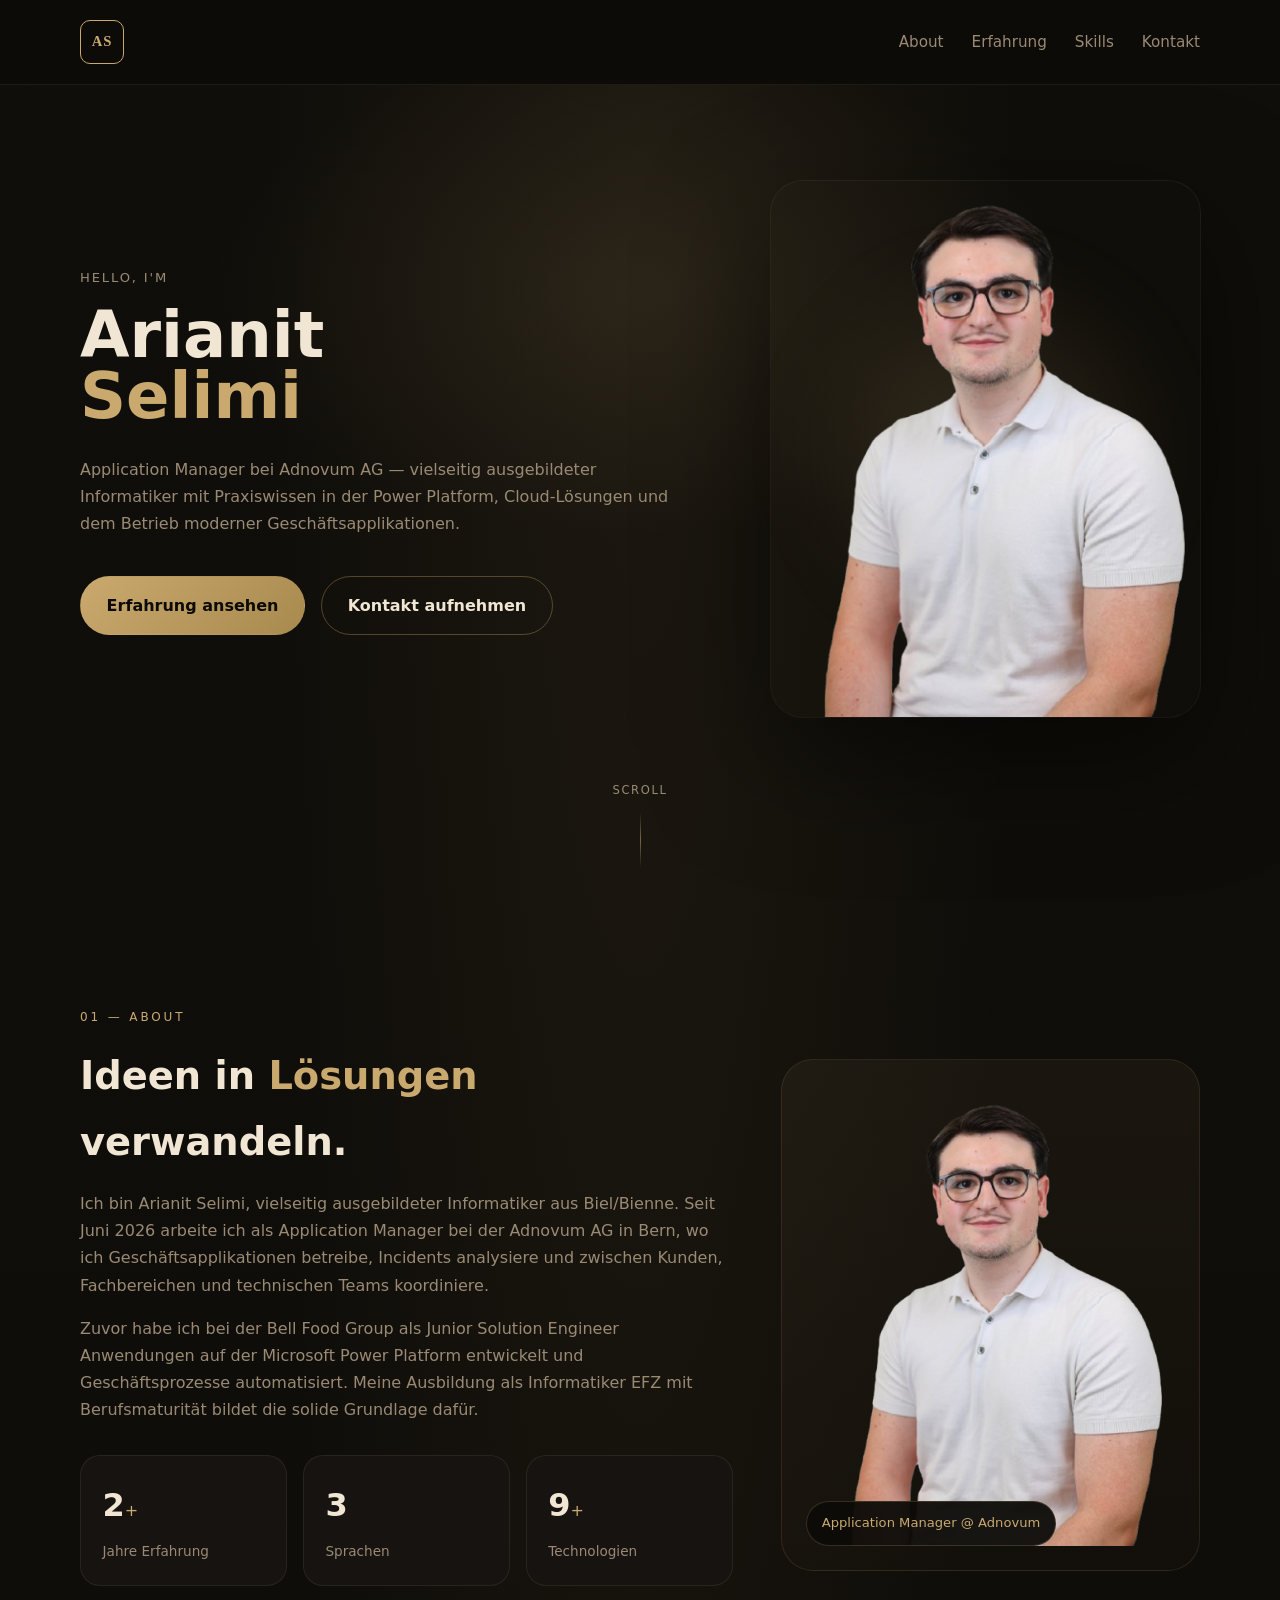
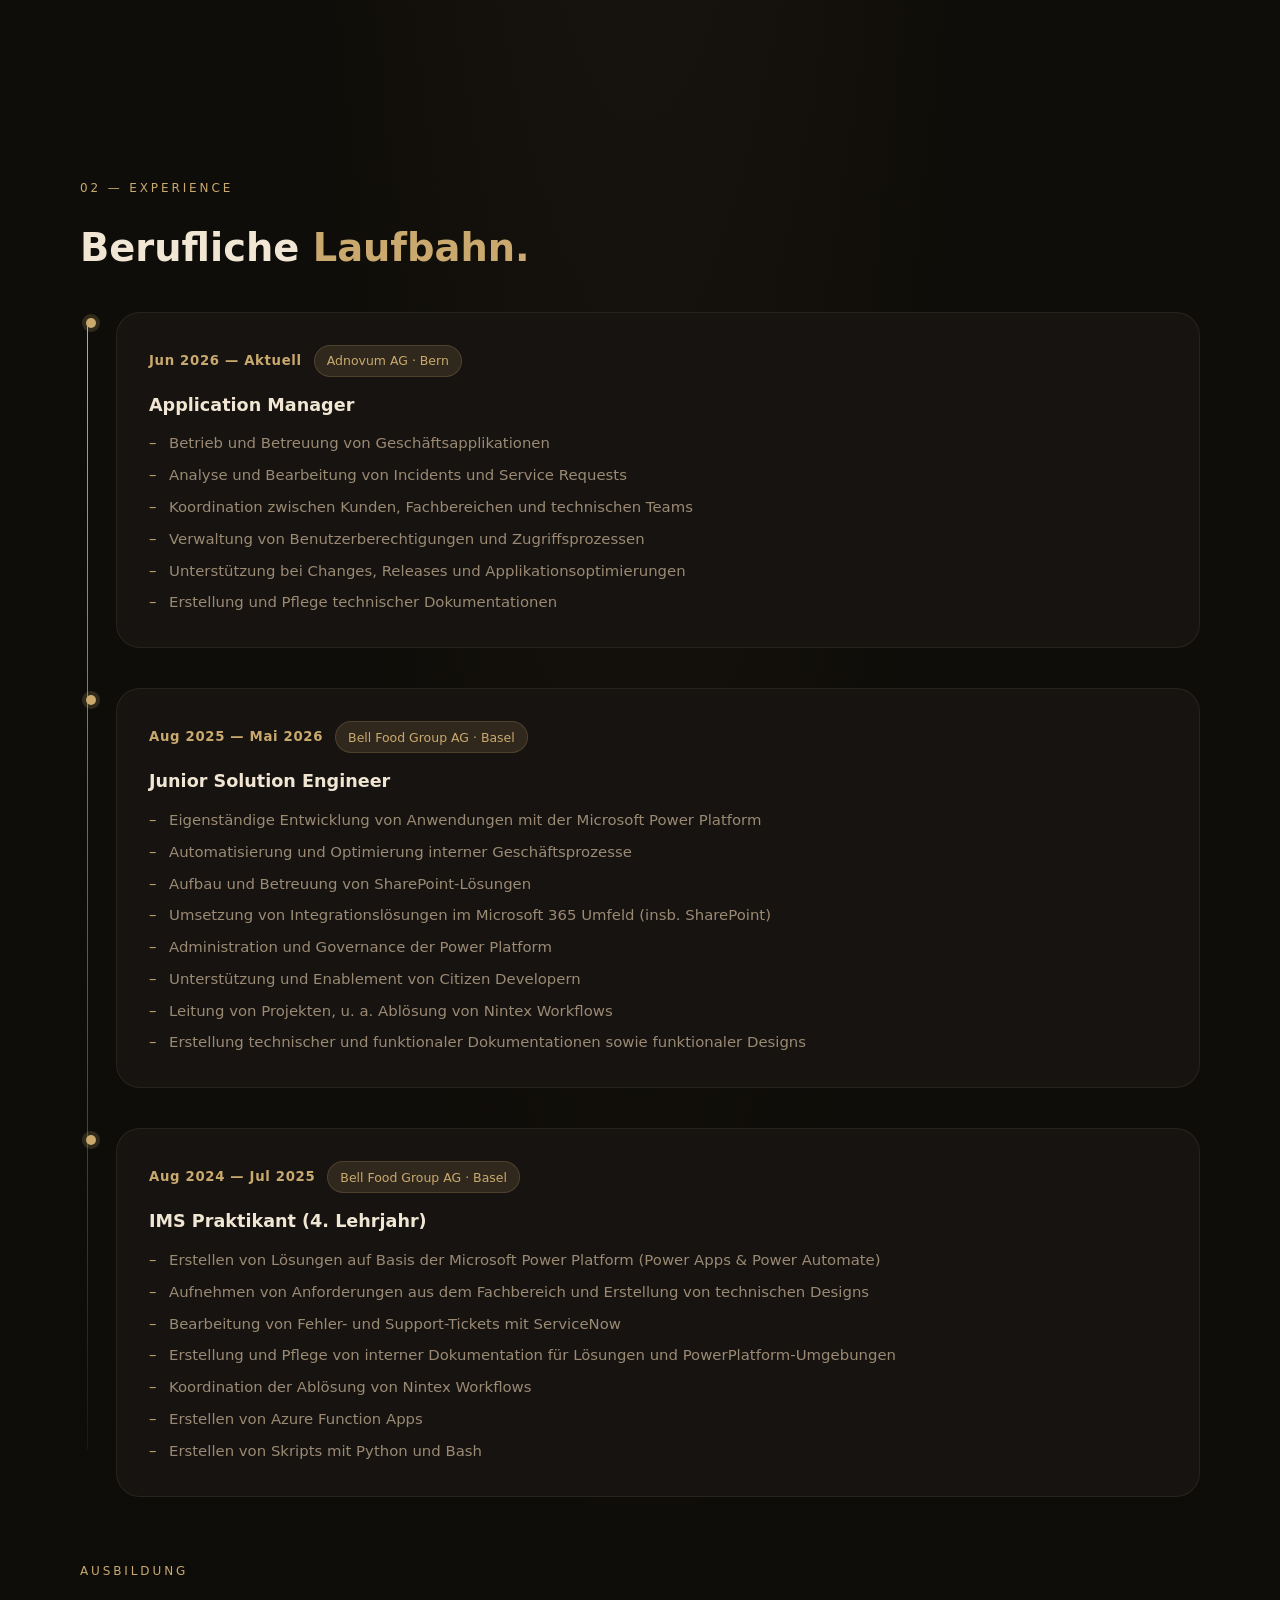
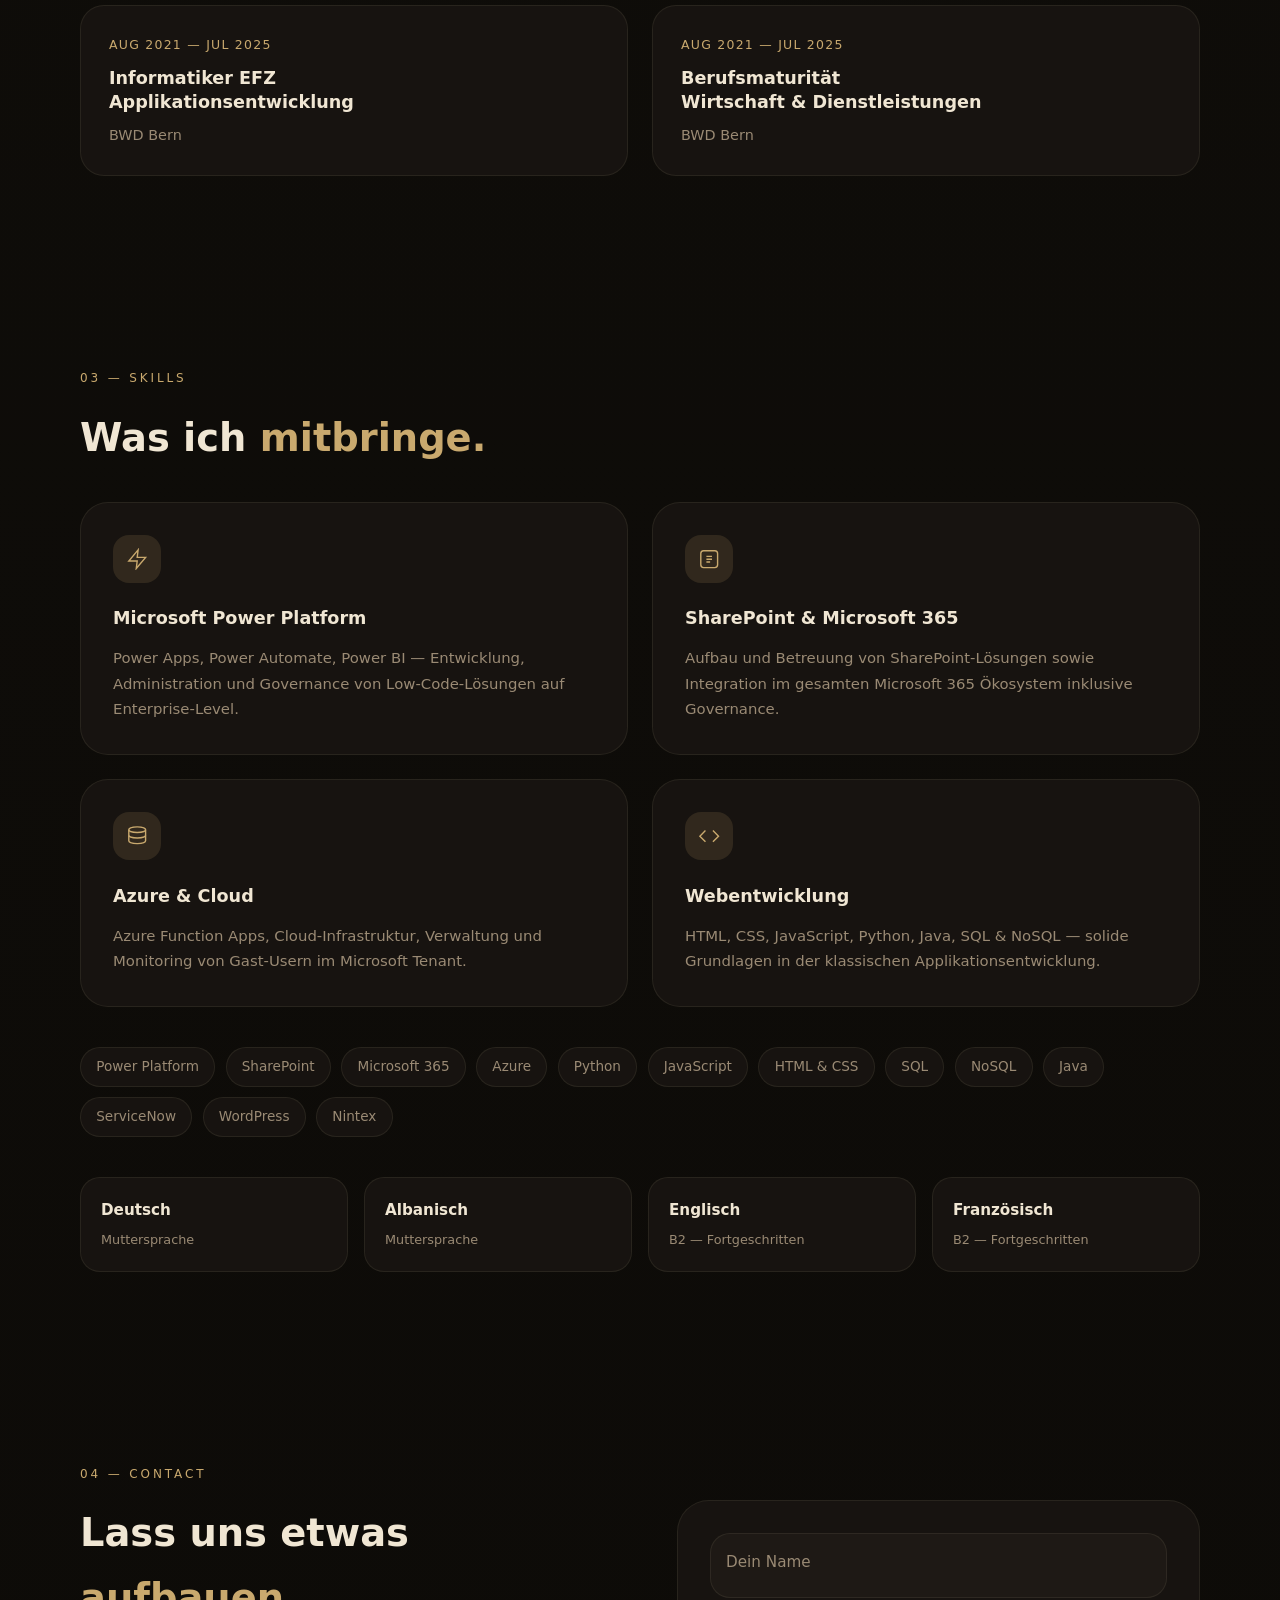
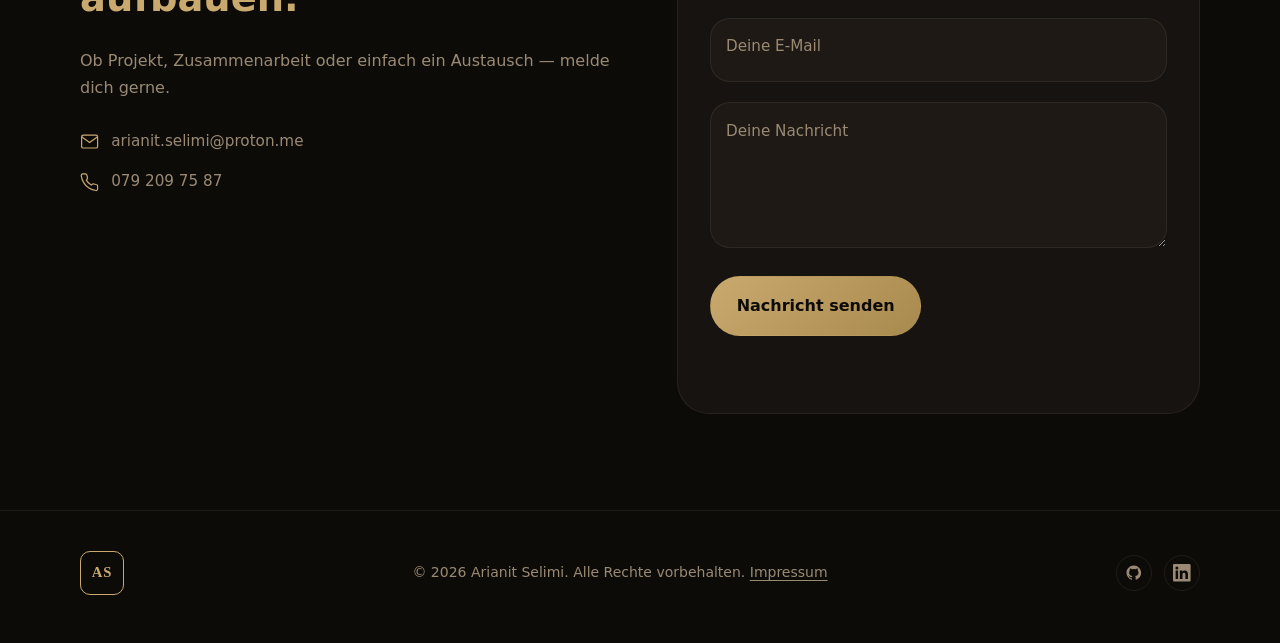
==== commit 5ba8094b: "Add favicon, Open Graph tags, phone obfuscation, fix nav CSS conflict Co-Authored-By: Claude Sonnet " ====
--- a/index.html
+++ b/index.html
@@ -4,6 +4,21 @@
   <meta charset="UTF-8" />
   <meta name="viewport" content="width=device-width, initial-scale=1.0" />
   <title>Arianit Selimi — Portfolio</title>
+  <link rel="icon" type="image/svg+xml" href="favicon.svg" />
+
+  <!-- Open Graph -->
+  <meta property="og:type" content="website" />
+  <meta property="og:url" content="https://ase135641.github.io/WS0000---Portfolio-Site/" />
+  <meta property="og:title" content="Arianit Selimi — Application Manager & Informatiker" />
+  <meta property="og:description" content="Portfolio von Arianit Selimi — Application Manager bei Adnovum AG. Praxiswissen in Power Platform, Microsoft 365, Azure und Webentwicklung." />
+  <meta property="og:image" content="https://ase135641.github.io/WS0000---Portfolio-Site/img/arianit-selimi.png" />
+
+  <!-- Twitter Card -->
+  <meta name="twitter:card" content="summary_large_image" />
+  <meta name="twitter:title" content="Arianit Selimi — Application Manager & Informatiker" />
+  <meta name="twitter:description" content="Portfolio von Arianit Selimi — Application Manager bei Adnovum AG." />
+  <meta name="twitter:image" content="https://ase135641.github.io/WS0000---Portfolio-Site/img/arianit-selimi.png" />
+
   <link rel="stylesheet" href="style.css" />
 </head>
 <body>
@@ -265,7 +280,7 @@
             </a>
             <a href="tel:+41792097587" class="contact-item">
               <svg viewBox="0 0 24 24" fill="none" stroke="currentColor" stroke-width="1.5"><path d="M22 16.92v3a2 2 0 0 1-2.18 2 19.79 19.79 0 0 1-8.63-3.07A19.5 19.5 0 0 1 4.69 12 19.79 19.79 0 0 1 1.61 3.52 2 2 0 0 1 3.59 1h3a2 2 0 0 1 2 1.72 12.84 12.84 0 0 0 .7 2.81 2 2 0 0 1-.45 2.11L7.91 8.96a16 16 0 0 0 6.13 6.13l1.12-.93a2 2 0 0 1 2.11-.45 12.84 12.84 0 0 0 2.81.7A2 2 0 0 1 22 16.92z"/></svg>
-              079 209 75 87
+              <span data-tel="079 209 75 87"></span>
             </a>
           </div>
         </div>
--- a/style.css
+++ b/style.css
@@ -597,6 +597,10 @@
   font-size: 0.8rem;
 }
 
+[data-tel]::after {
+  content: attr(data-tel);
+}
+
 /* ── CONTACT ─────────────────────────────────────── */
 
 .contact-wrap {
@@ -767,10 +771,6 @@
   .hero-image-wrap {
     max-width: 360px;
     margin: 0 auto;
-  }
-
-  nav {
-    position: relative;
   }
 
   .nav-links {
@@ -787,10 +787,6 @@
     z-index: 99;
   }
 
-  nav {
-    position: sticky;
-  }
-
   #navbar {
     position: relative;
   }
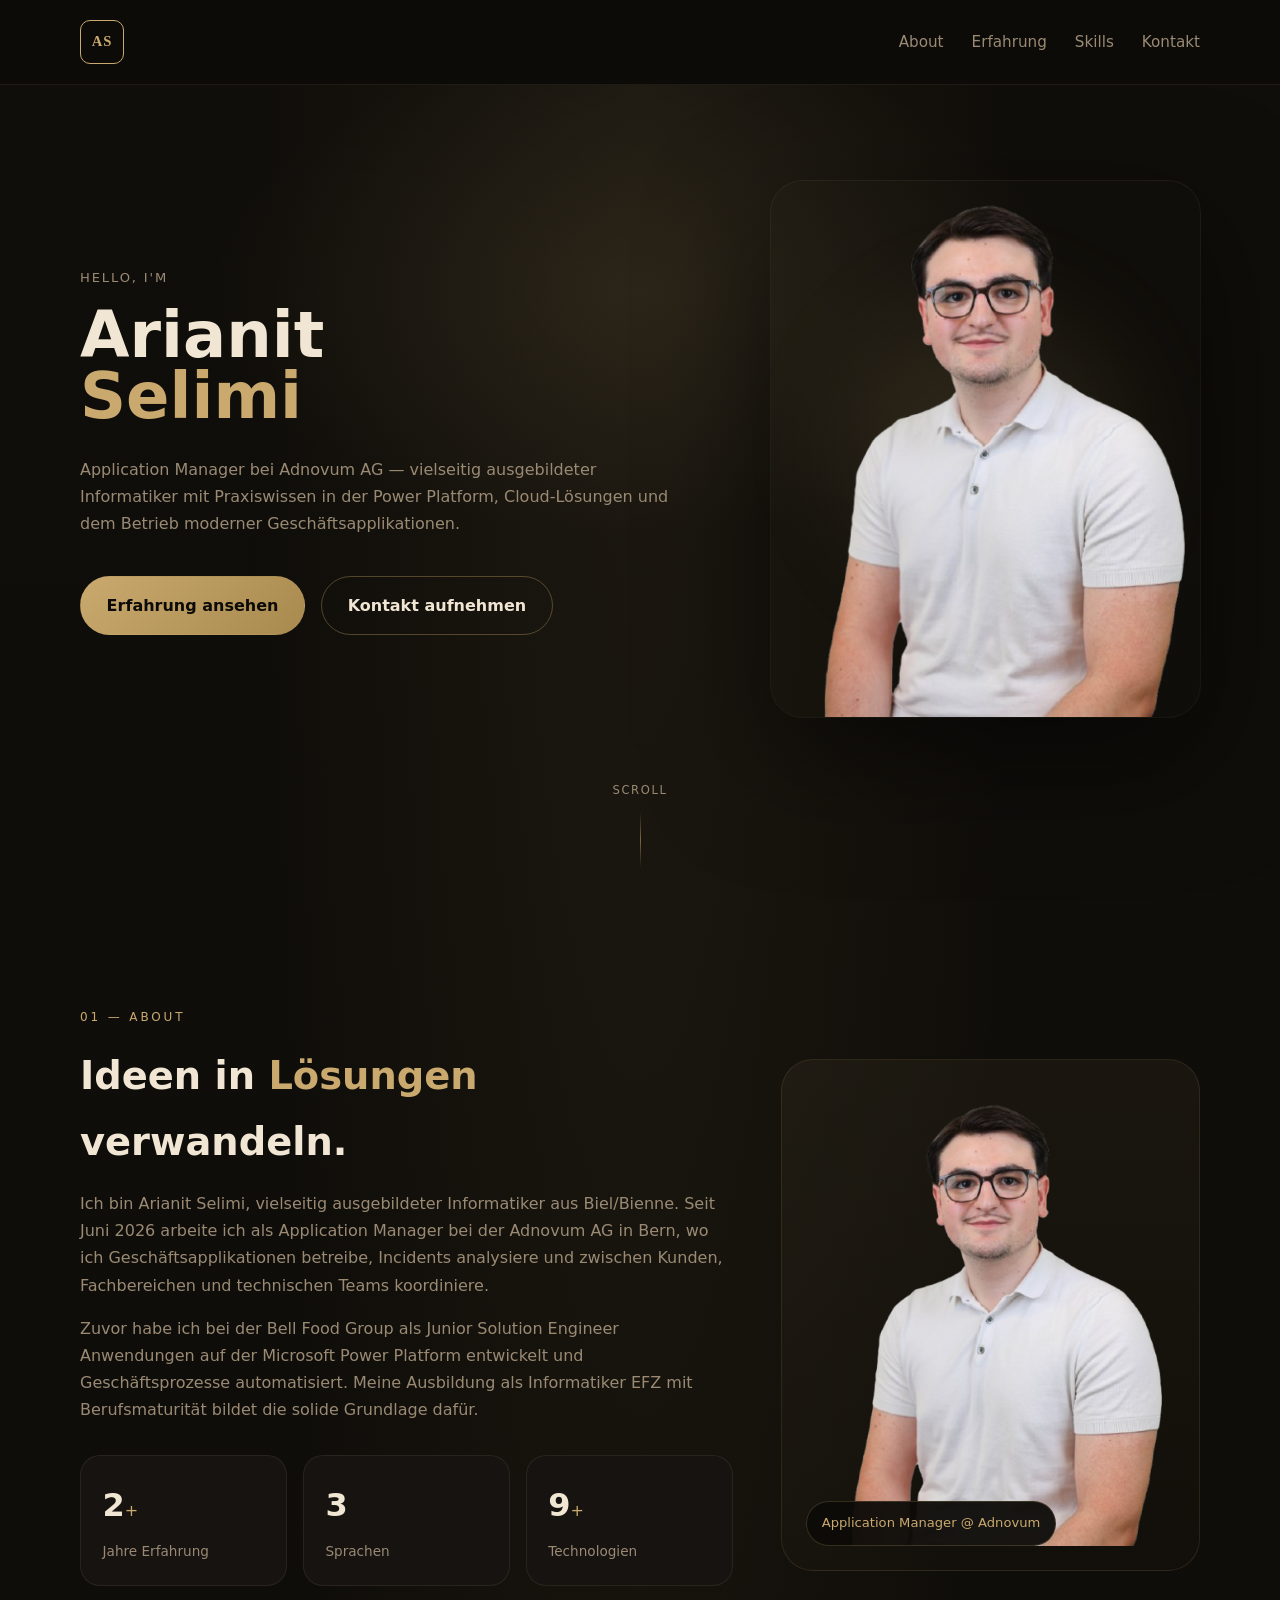
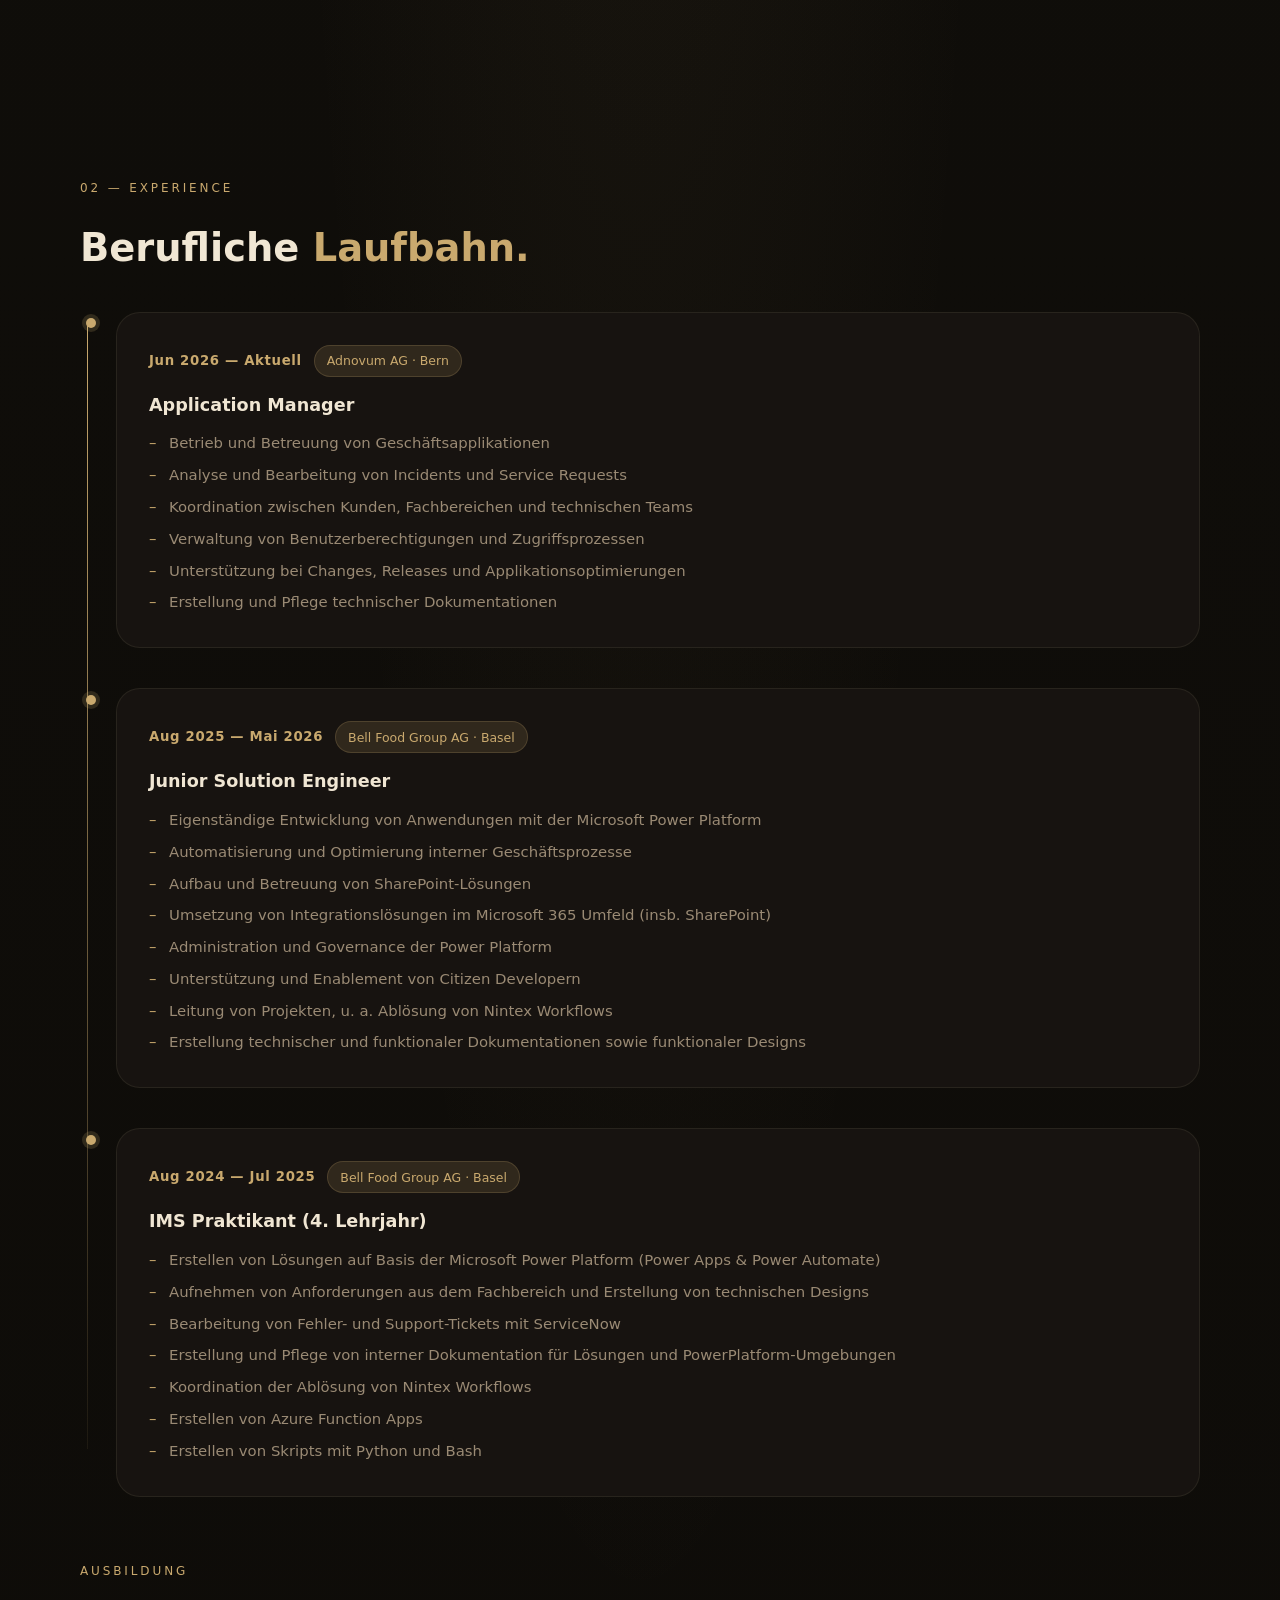
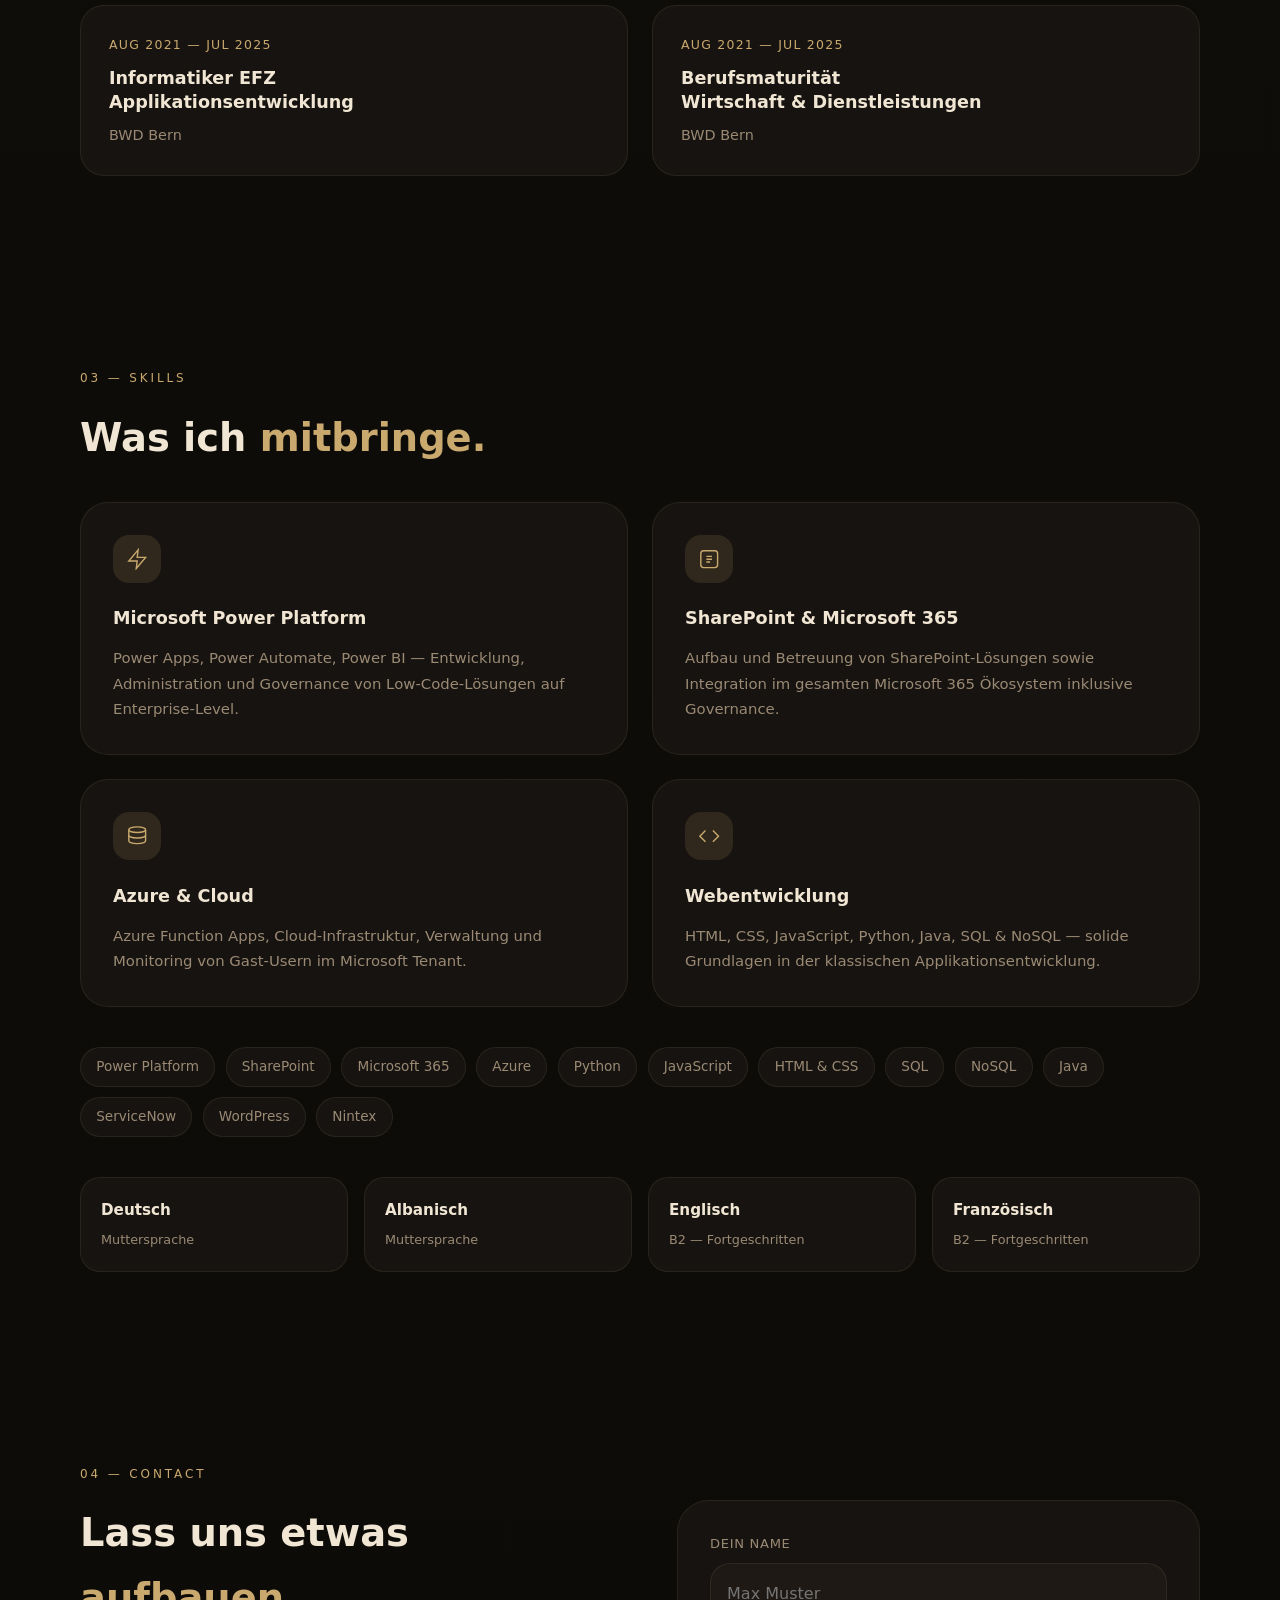
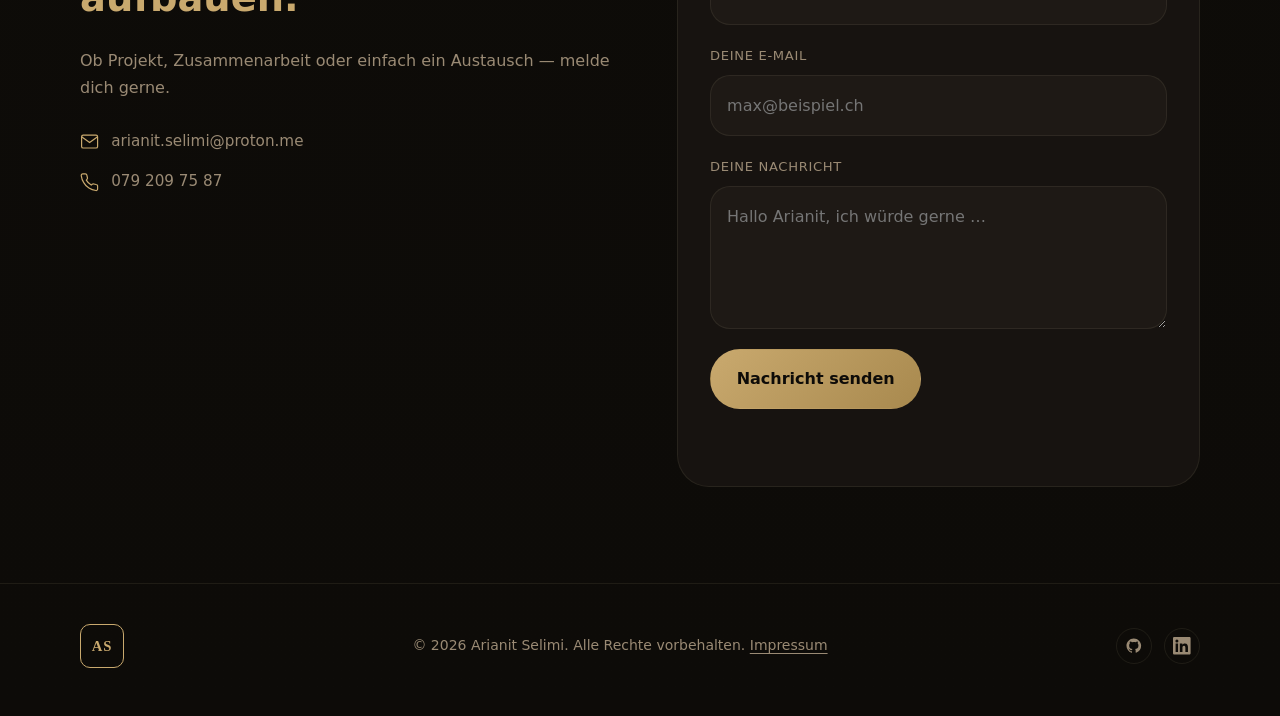
==== commit 93a3418e: "Replace floating label animation with static labels above inputs Co-Authored-By: Claude Sonnet 4.6 <" ====
--- a/index.html
+++ b/index.html
@@ -5,19 +5,29 @@
   <meta name="viewport" content="width=device-width, initial-scale=1.0" />
   <title>Arianit Selimi — Portfolio</title>
   <link rel="icon" type="image/svg+xml" href="favicon.svg" />
+  <link rel="canonical" href="https://arianit-selimi.com/" />
+
+  <!-- SEO -->
+  <meta name="description" content="Portfolio von Arianit Selimi — Application Manager bei Adnovum AG. Praxiswissen in Power Platform, Microsoft 365, Azure und Webentwicklung." />
+  <meta name="author" content="Arianit Selimi" />
 
   <!-- Open Graph -->
   <meta property="og:type" content="website" />
-  <meta property="og:url" content="https://ase135641.github.io/WS0000---Portfolio-Site/" />
+  <meta property="og:url" content="https://arianit-selimi.com/" />
   <meta property="og:title" content="Arianit Selimi — Application Manager & Informatiker" />
   <meta property="og:description" content="Portfolio von Arianit Selimi — Application Manager bei Adnovum AG. Praxiswissen in Power Platform, Microsoft 365, Azure und Webentwicklung." />
-  <meta property="og:image" content="https://ase135641.github.io/WS0000---Portfolio-Site/img/arianit-selimi.png" />
+  <meta property="og:image" content="https://arianit-selimi.com/img/arianit-selimi.png" />
 
   <!-- Twitter Card -->
   <meta name="twitter:card" content="summary_large_image" />
   <meta name="twitter:title" content="Arianit Selimi — Application Manager & Informatiker" />
   <meta name="twitter:description" content="Portfolio von Arianit Selimi — Application Manager bei Adnovum AG." />
-  <meta name="twitter:image" content="https://ase135641.github.io/WS0000---Portfolio-Site/img/arianit-selimi.png" />
+  <meta name="twitter:image" content="https://arianit-selimi.com/img/arianit-selimi.png" />
+
+  <!-- Security -->
+  <meta http-equiv="Content-Security-Policy" content="default-src 'none'; script-src 'self'; style-src 'self' 'unsafe-inline'; img-src 'self'; font-src 'self'; form-action 'self'; base-uri 'self'; frame-ancestors 'none';" />
+  <meta http-equiv="Referrer-Policy" content="strict-origin-when-cross-origin" />
+  <meta http-equiv="X-Content-Type-Options" content="nosniff" />
 
   <link rel="stylesheet" href="style.css" />
 </head>
@@ -58,7 +68,7 @@
       </div>
       <div class="hero-image-wrap">
         <div class="hero-image-glow"></div>
-        <img src="img/arianit-selimi.png" alt="Arianit Selimi" class="hero-photo" />
+        <img src="img/arianit-selimi.png" alt="Arianit Selimi" class="hero-photo" fetchpriority="high" />
       </div>
     </div>
     <div class="scroll-hint container">
@@ -97,7 +107,7 @@
         </div>
         <div class="about-card">
           <div class="about-card-inner">
-            <img src="img/arianit-selimi.png" alt="Arianit Selimi" />
+            <img src="img/arianit-selimi.png" alt="Arianit Selimi" loading="lazy" />
             <div class="about-card-tag">Application Manager @ Adnovum</div>
           </div>
         </div>
@@ -286,16 +296,16 @@
         </div>
         <form class="contact-form" id="contactForm">
           <div class="form-group">
-            <input type="text" id="name" placeholder=" " required />
             <label for="name">Dein Name</label>
+            <input type="text" id="name" placeholder="Max Muster" required />
           </div>
           <div class="form-group">
-            <input type="email" id="email" placeholder=" " required />
             <label for="email">Deine E-Mail</label>
+            <input type="email" id="email" placeholder="max@beispiel.ch" required />
           </div>
           <div class="form-group">
-            <textarea id="message" placeholder=" " rows="4" required></textarea>
             <label for="message">Deine Nachricht</label>
+            <textarea id="message" placeholder="Hallo Arianit, ich würde gerne …" rows="4" required></textarea>
           </div>
           <button type="submit" class="btn btn-primary">Nachricht senden</button>
           <p class="form-success" id="formSuccess">Danke! Ich melde mich bald.</p>
@@ -312,10 +322,10 @@
       </a>
       <p class="footer-copy">© 2026 Arianit Selimi. Alle Rechte vorbehalten. <a href="impressum.html" class="footer-impressum">Impressum</a></p>
       <div class="footer-socials">
-        <a href="https://github.com/ase135641" target="_blank" aria-label="GitHub">
+        <a href="https://github.com/ase135641" target="_blank" rel="noopener noreferrer" aria-label="GitHub">
           <svg viewBox="0 0 24 24" fill="currentColor"><path d="M12 2C6.48 2 2 6.48 2 12c0 4.42 2.87 8.17 6.84 9.49.5.09.68-.22.68-.48v-1.7c-2.78.6-3.37-1.34-3.37-1.34-.45-1.16-1.11-1.47-1.11-1.47-.91-.62.07-.61.07-.61 1 .07 1.53 1.03 1.53 1.03.89 1.52 2.34 1.08 2.91.83.09-.65.35-1.08.63-1.33-2.22-.25-4.55-1.11-4.55-4.94 0-1.09.39-1.98 1.03-2.68-.1-.25-.45-1.27.1-2.64 0 0 .84-.27 2.75 1.02A9.56 9.56 0 0 1 12 6.8c.85.004 1.7.115 2.5.337 1.9-1.29 2.74-1.02 2.74-1.02.55 1.37.2 2.39.1 2.64.64.7 1.03 1.59 1.03 2.68 0 3.84-2.34 4.69-4.57 4.93.36.31.68.92.68 1.85v2.74c0 .27.18.58.69.48A10.01 10.01 0 0 0 22 12c0-5.52-4.48-10-10-10z"/></svg>
         </a>
-        <a href="https://www.linkedin.com/in/arianit-selimi-b3343a2a3/" target="_blank" aria-label="LinkedIn">
+        <a href="https://www.linkedin.com/in/arianit-selimi-b3343a2a3/" target="_blank" rel="noopener noreferrer" aria-label="LinkedIn">
           <svg viewBox="0 0 24 24" fill="currentColor"><path d="M20.45 20.45h-3.56v-5.57c0-1.33-.03-3.04-1.85-3.04-1.85 0-2.13 1.45-2.13 2.94v5.67H9.35V9h3.41v1.56h.05c.48-.9 1.63-1.85 3.35-1.85 3.58 0 4.24 2.36 4.24 5.43v6.31zM5.34 7.43a2.07 2.07 0 1 1 0-4.14 2.07 2.07 0 0 1 0 4.14zM6.9 20.45H3.56V9H6.9v11.45zM22.23 0H1.77C.79 0 0 .77 0 1.73v20.54C0 23.23.79 24 1.77 24h20.46C23.21 24 24 23.23 24 22.27V1.73C24 .77 23.21 0 22.23 0z"/></svg>
         </a>
       </div>
--- a/style.css
+++ b/style.css
@@ -652,44 +652,36 @@
 }
 
 .form-group {
-  position: relative;
+  display: flex;
+  flex-direction: column;
+  gap: 0.5rem;
+}
+
+.contact-form label {
+  color: var(--muted);
+  font-size: 0.82rem;
+  font-weight: 500;
+  letter-spacing: 0.05em;
+  text-transform: uppercase;
 }
 
 .contact-form input,
 .contact-form textarea {
   width: 100%;
-  padding: 1.1rem 1rem;
+  padding: 1rem;
   border-radius: 1.25rem;
   border: 1px solid var(--border);
   background: rgba(240, 220, 180, 0.03);
   color: var(--text);
-  transition: border-color 0.2s ease;
+  transition: border-color 0.2s ease, background 0.2s ease;
   resize: vertical;
 }
 
 .contact-form input:focus,
 .contact-form textarea:focus {
   outline: none;
-  border-color: rgba(201,169,110,0.3);
-}
-
-.contact-form label {
-  position: absolute;
-  top: 1.05rem;
-  left: 1rem;
-  color: var(--muted);
-  pointer-events: none;
-  transition: transform 0.2s ease, opacity 0.2s ease, font-size 0.2s ease;
-  font-size: 0.95rem;
-}
-
-.contact-form input:focus + label,
-.contact-form textarea:focus + label,
-.contact-form input:not(:placeholder-shown) + label,
-.contact-form textarea:not(:placeholder-shown) + label {
-  transform: translateY(-1.4rem);
-  opacity: 0.75;
-  font-size: 0.76rem;
+  border-color: rgba(201,169,110,0.4);
+  background: rgba(201,169,110,0.04);
 }
 
 button[type="submit"] {
@@ -757,6 +749,66 @@
 .footer-socials a:hover {
   color: var(--accent);
   border-color: rgba(201,169,110,0.3);
+}
+
+/* ── IMPRESSUM ───────────────────────────────────── */
+
+.impressum-wrap {
+  max-width: 680px;
+  padding: 6rem 0 8rem;
+}
+
+.impressum-wrap h1 {
+  font-size: clamp(2rem, 4vw, 3rem);
+  margin-bottom: 2.5rem;
+}
+
+.impressum-block {
+  margin-bottom: 2.5rem;
+}
+
+.impressum-block h2 {
+  font-size: 1rem;
+  color: var(--accent);
+  letter-spacing: 0.18em;
+  text-transform: uppercase;
+  font-weight: 600;
+  margin-bottom: 0.75rem;
+}
+
+.impressum-block p,
+.impressum-block a {
+  color: var(--muted);
+  font-size: 0.97rem;
+  line-height: 1.75;
+  display: block;
+}
+
+.impressum-block a {
+  transition: color 0.2s ease;
+}
+
+.impressum-block a:hover {
+  color: var(--accent);
+}
+
+.back-link {
+  display: inline-flex;
+  align-items: center;
+  gap: 0.5rem;
+  color: var(--muted);
+  font-size: 0.9rem;
+  margin-bottom: 3rem;
+  transition: color 0.2s ease;
+}
+
+.back-link:hover {
+  color: var(--accent);
+}
+
+.back-link svg {
+  width: 1rem;
+  height: 1rem;
 }
 
 /* ── RESPONSIVE ──────────────────────────────────── */
